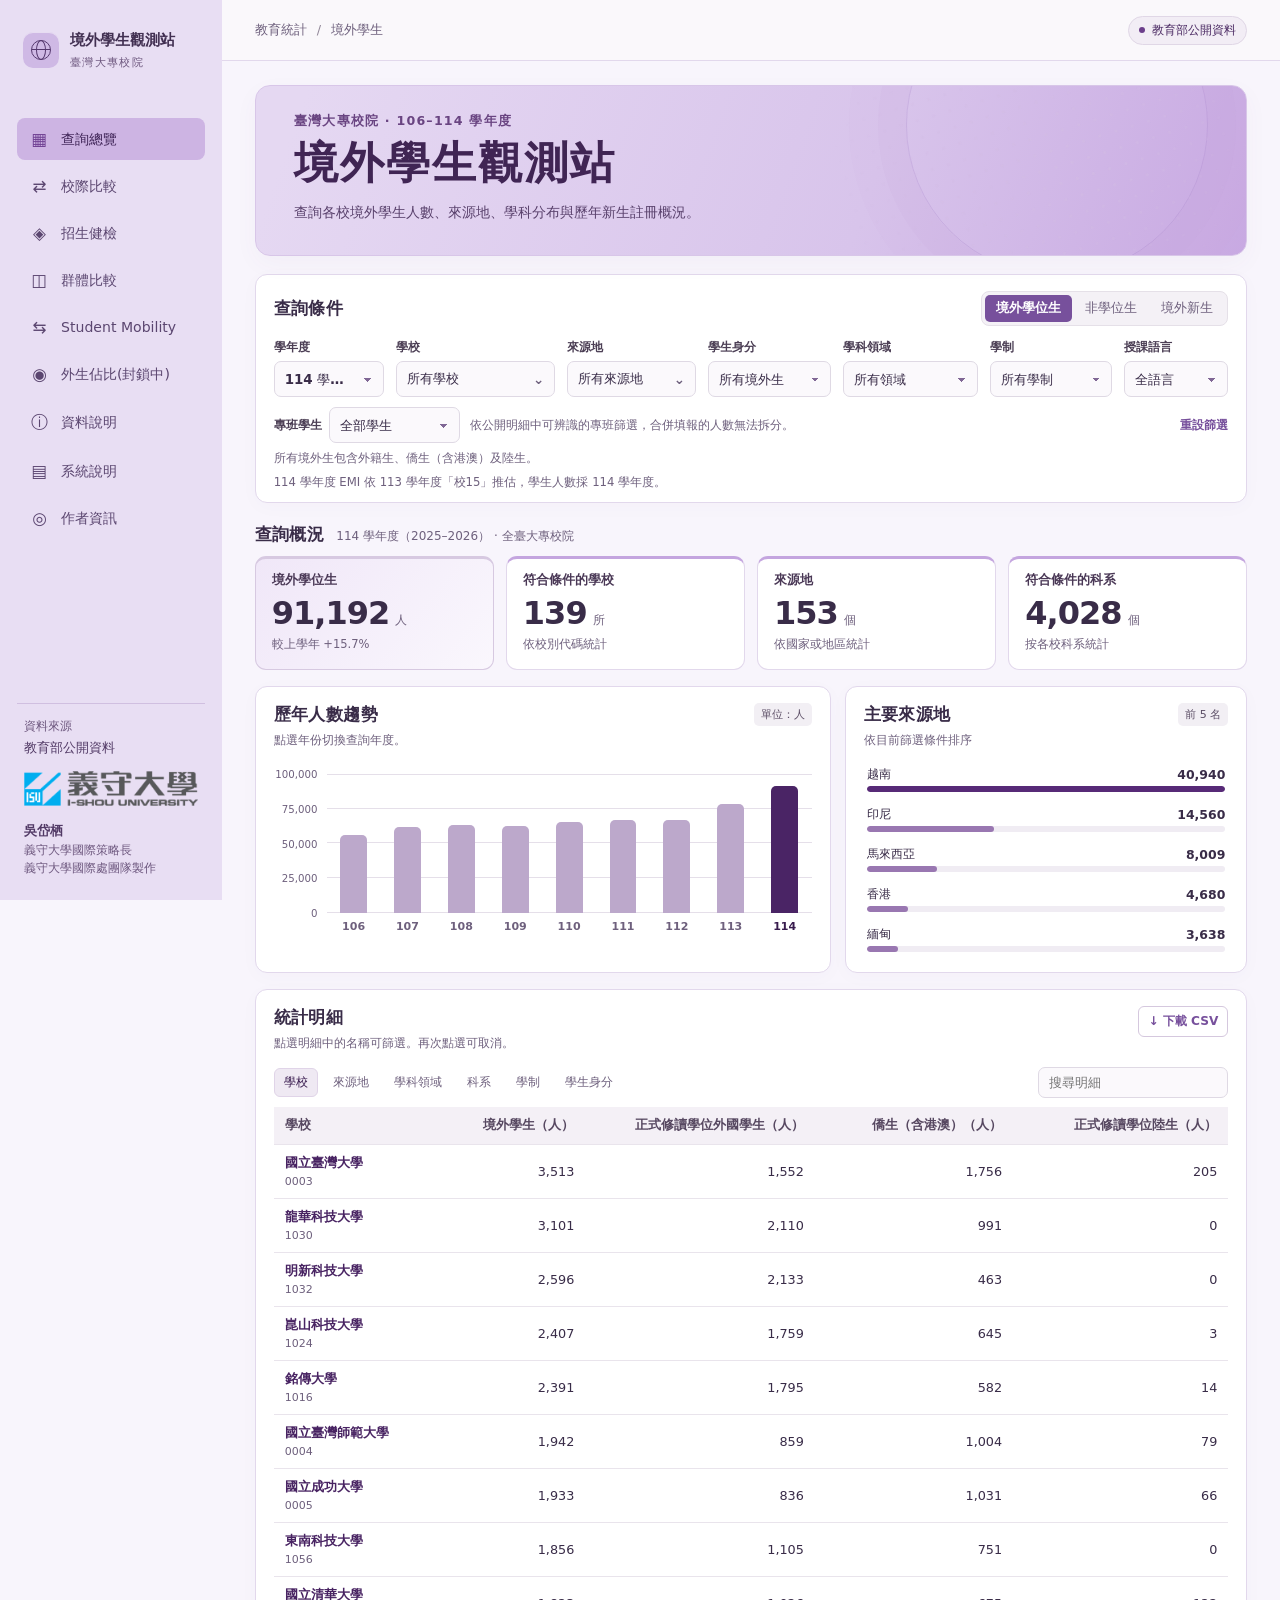
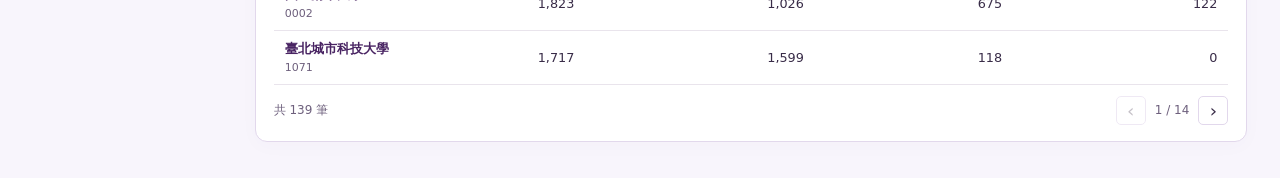
==== docs/index.html @ 50b53985 "Import Taiwan International Student Atlas for GitHub Pages" ====
<!doctype html>
<html lang="zh-Hant-TW">
<head>
  <meta charset="utf-8">
  <meta name="viewport" content="width=device-width, initial-scale=1">
  <meta name="description" content="依教育部公開資料查詢臺灣大專校院的境外學生、來源地、學科領域與新生註冊人數。">
  <meta name="theme-color" content="#21112c">
  <title>境外學生觀測站｜臺灣大專校院</title>
  <link rel="stylesheet" href="./style.css?v=4">
  <script defer src="./data/catalog.js?v=2"></script>
  <script defer src="./data/emi.js"></script>
  <script defer src="./student-site.js?v=2"></script>
  <script defer src="./app.js?v=6"></script>
</head>
<body>
  <a class="skip" href="#main">跳至主要內容</a>
  <div class="shell">
    <aside class="sidebar">
      <a class="brand" href="#main">
        <span class="brand-icon" aria-hidden="true"><i></i></span>
        <span>境外學生觀測站<small>臺灣大專校院</small></span>
      </a>
      <nav aria-label="頁面導覽">
        <a class="nav-link" href="#main" aria-current="page"><span aria-hidden="true">▦</span>查詢總覽</a>
        <a class="nav-link" href="./compare.html"><span aria-hidden="true">⇄</span>校際比較</a>
        <a class="nav-link" href="./health.html"><span aria-hidden="true">◈</span>招生健檢</a>
        <a class="nav-link" href="./groups.html"><span aria-hidden="true">◫</span>群體比較</a>
        <a class="nav-link" href="./mobility.html"><span aria-hidden="true">⇆</span>Student Mobility</a>
        <a class="nav-link" href="./share.html"><span aria-hidden="true">◉</span>外生佔比(封鎖中)</a>
        <a class="nav-link" href="./sources.html"><span aria-hidden="true">ⓘ</span>資料說明</a>
        <a class="nav-link" href="./system.html"><span aria-hidden="true">▤</span>系統說明</a>
        <a class="nav-link" href="./author.html"><span aria-hidden="true">◎</span>作者資訊</a>
      </nav>
      <div class="sidebar-bottom">
        資料來源 <span>教育部公開資料</span>
        <div class="sidebar-author">
          <img class="sidebar-university-logo" src="./assets/isu-logo.png" alt="義守大學 I-SHOU UNIVERSITY" width="864" height="171">
          <span>吳岱栖</span>
          <p>義守大學國際策略長</p>
          <p>義守大學國際處團隊製作</p>
        </div>
      </div>
    </aside>

    <main id="main" tabindex="-1">
      <header class="topbar"><span>教育統計 <span class="slash" aria-hidden="true">/</span> 境外學生</span><a href="./sources.html" class="data-badge">教育部公開資料</a></header>
      <div class="body">
        <section class="hero" aria-labelledby="page-title">
          <div class="orbits" aria-hidden="true"></div>
          <div class="hero-content">
            <p class="hero-scope" id="data-range">臺灣大專校院</p>
            <h1 id="page-title">境外學生觀測站</h1>
            <p class="hero-description">查詢各校境外學生人數、來源地、學科分布與歷年新生註冊概況。</p>
          </div>
        </section>

        <section class="panel filters" aria-labelledby="filter-title">
          <div class="filter-header">
            <h2 id="filter-title">查詢條件</h2>
            <div class="segments" role="group" aria-label="統計指標">
              <button type="button" data-mode="degree" aria-pressed="true">境外學位生</button>
              <button type="button" data-mode="nondegree" aria-pressed="false">非學位生</button>
              <button type="button" data-mode="newcomers" aria-pressed="false">境外新生</button>
            </div>
          </div>
          <div class="filter-grid" id="filters">
            <label class="select-field" for="year">學年度<select id="year"></select></label>
            <div class="picker-field"><span id="school-label">學校</span><div id="school-picker"></div></div>
            <div class="picker-field" id="country-field"><span id="country-label">來源地</span><div id="country-picker"></div></div>
            <label class="select-field" for="kind" id="kind-field">學生身分<select id="kind"></select></label>
            <label class="select-field" for="domain" id="domain-field">學科領域<select id="domain"></select></label>
            <label class="select-field" for="level" id="level-field">學制<select id="level"></select></label>
            <label class="select-field" for="language">授課語言
              <select id="language" aria-describedby="language-note">
                <option value="all">全語言</option>
                <option value="emi">EMI</option>
              </select>
            </label>
          </div>
          <div class="filter-footer">
            <div class="filter-programs">
              <label class="select-field program-field" for="programs">專班學生
                <select id="programs" aria-describedby="program-note">
                  <option value="include">全部學生</option>
                  <option value="exclude">不包含專班學生</option>
                  <option value="only">僅專班學生</option>
                </select>
              </label>
              <p id="program-note">依公開明細中可辨識的專班篩選，合併填報的人數無法拆分。</p>
            </div>
            <button class="text-button" type="button" id="reset">重設篩選</button>
          </div>
          <p id="filter-note"></p>
          <p id="language-note" role="status"></p>
        </section>

        <div class="workspace" aria-busy="true">
          <div class="section-label overview-heading">
            <h2 id="scope-heading">查詢概況</h2>
            <span id="scope-label" aria-live="polite">載入統計資料中…</span>
          </div>
          <p hidden class="error" id="error" role="alert"></p>
          <noscript>請啟用 JavaScript 以使用互動查詢。</noscript>
          <div id="metrics" class="metrics" aria-label="查詢指標"></div>

          <div class="charts">
            <section class="panel trend" aria-labelledby="trend-title">
              <div class="panel-head">
                <div><h2 id="trend-title">歷年人數趨勢</h2><p id="trend-caption" aria-live="polite">點選年份切換查詢年度</p></div>
                <span class="unit">單位：人</span>
              </div>
              <div id="trend" class="trend-body" aria-label="歷年人數趨勢"></div>
              <button type="button" id="load-trend" class="outline-button" aria-controls="trend" hidden>重試載入歷年趨勢</button>
            </section>
            <section class="panel ranking" aria-labelledby="rank-title">
              <div class="panel-head">
                <div><h2 id="rank-title">主要來源地</h2><p id="rank-caption">依目前篩選條件排序</p></div>
                <span class="unit">前 5 名</span>
              </div>
              <div id="rank"></div>
            </section>
          </div>

          <section class="panel detail" id="details" aria-labelledby="detail-title">
            <div class="panel-head">
              <div><h2 id="detail-title">統計明細</h2><p id="detail-caption">切換分組以比較人數。</p></div>
              <button type="button" id="export" class="outline-button">↓ 下載 CSV</button>
            </div>
            <div class="table-tools">
              <div id="groups" class="table-tabs" role="group" aria-label="明細分組"></div>
              <label class="table-search"><span class="visually-hidden">搜尋明細</span><input id="table-search" type="search" placeholder="搜尋明細"></label>
            </div>
            <div class="table-scroll" tabindex="0" aria-label="統計明細表">
              <table>
                <thead id="table-head"></thead>
                <tbody id="table-body"></tbody>
              </table>
            </div>
            <div class="pagination">
              <span id="result-count" aria-live="polite"></span>
              <div><button type="button" id="prev" aria-label="上一頁">‹</button><span id="page"></span><button type="button" id="next" aria-label="下一頁">›</button></div>
            </div>
          </section>
        </div>

        <dialog class="department-dialog" id="department-dialog" aria-labelledby="department-dialog-title" aria-describedby="department-dialog-context">
          <div class="department-dialog-head">
            <div>
              <h2 id="department-dialog-title"></h2>
              <p id="department-dialog-context"></p>
            </div>
            <form method="dialog">
              <button type="submit" class="dialog-close" aria-label="關閉科系明細" autofocus>×</button>
            </form>
          </div>
          <div class="department-dialog-body" role="region" aria-label="科系統計明細" tabindex="0">
            <p class="department-total"><span id="department-total-label"></span><strong id="department-total-value"></strong></p>
            <table id="department-sources" aria-label="科系來源地人數" hidden>
              <thead><tr><th scope="col">來源國家或地區</th><th scope="col" class="numeric">人數</th><th scope="col" class="numeric">占在學總人數</th></tr></thead>
              <tbody id="department-sources-body"></tbody>
            </table>
            <p id="department-sources-note" class="department-sources-note" hidden></p>
          </div>
        </dialog>
      </div>
    </main>
  </div>
</body>
</html>
---- docs/style.css ----
:root {
  color-scheme: light;
  --ink: #251630;
  --muted: #605567;
  --line: #e1dce5;
  --paper: #f4f2f6;
  --green: #46225f;
  --deep: #21112c;
  --mint: #e5d8ee;
  --white: #fff;
  font-family: "Segoe UI", "Noto Sans TC", "Microsoft JhengHei", system-ui, sans-serif;
  color: var(--ink);
  background: var(--paper);
}
* { box-sizing: border-box; }
body { margin: 0; }
a { color: inherit; }
button, input, select { font: inherit; }
button, summary, select { cursor: pointer; }
button:disabled, select:disabled { cursor: default; }
:focus-visible { outline: 2px solid #542873; outline-offset: 3px; }
[hidden] { display: none !important; }
h1, h2, p { margin: 0; }
h2 { font-size: 1.05rem; letter-spacing: .025em; }
.skip { position: fixed; top: 10px; left: 12px; z-index: 9; background: white; padding: 10px; transform: translateY(-160%); }
.skip:focus { transform: none; }
.visually-hidden { position: absolute; width: 1px; height: 1px; overflow: hidden; clip-path: inset(50%); white-space: nowrap; }

.shell { display: grid; grid-template-columns: 222px minmax(0, 1fr); min-height: 100vh; }
.sidebar { position: sticky; top: 0; display: flex; flex-direction: column; height: 100dvh; background: var(--deep); color: #f3eef6; padding: 30px 17px 22px; }
.brand { display: flex; gap: 11px; align-items: center; padding: 0 6px; text-decoration: none; font-weight: 750; font-size: .95rem; }
.brand small { display: block; margin-top: 4px; color: #b8a5c5; font-weight: 500; font-size: .71rem; letter-spacing: .12em; }
.brand-icon { width: 36px; height: 36px; border-radius: 10px; flex: none; background: #c8a9df; color: #3b214d; display: grid; place-items: center; }
.brand-icon i { width: 20px; height: 20px; border: 1.5px solid; border-radius: 50%; position: relative; }
.brand-icon i::before { content: ""; position: absolute; inset: -1px 4px; border: 1px solid; border-radius: 50%; }
.brand-icon i::after { content: ""; position: absolute; top: 8px; left: 0; right: 0; border-top: 1px solid; }
.sidebar nav { display: grid; gap: 5px; margin-top: 48px; }
.nav-link { display: flex; align-items: center; gap: 12px; border-radius: 8px; padding: 11px 13px; color: #cfc3d7; text-decoration: none; font-size: .88rem; }
.nav-link span { width: 19px; text-align: center; font-size: 1.05rem; }
.nav-link:hover, .nav-link[aria-current="page"] { background: #382446; color: #f8f5fa; }
.nav-link[aria-current="page"] span { color: #c8a9df; }
.sidebar-bottom { margin-top: auto; border-top: 1px solid #463453; padding: 15px 7px 0; font-size: .73rem; color: #b8a5c5; }
.sidebar-bottom span { display: block; font-size: .82rem; color: #ede5f2; margin-top: 5px; }
.sidebar-author { margin-top: 14px; line-height: 1.6; }
.sidebar-author span { font-weight: 700; }

.topbar { min-height: 61px; display: flex; gap: 12px; align-items: center; justify-content: space-between; border-bottom: 1px solid var(--line); padding: 10px clamp(16px, 2.55vw, 36px); color: var(--muted); font-size: .8rem; background: #faf8fb; }
.slash { margin: 0 6px; color: #928899; }
.data-badge { display: inline-flex; align-items: center; gap: 7px; border: 1px solid #e0d7e6; background: #f2edf5; color: #4c2b64; border-radius: 18px; font-size: .75rem; padding: 5px 10px; text-decoration: none; white-space: nowrap; }
.data-badge::before { content: ""; width: 6px; height: 6px; border-radius: 50%; background: #6b3e8b; }
.body { max-width: 1500px; margin: 0 auto; padding: 24px clamp(16px, 2.55vw, 36px) 36px; }
.hero { position: relative; overflow: hidden; isolation: isolate; border-radius: 15px; background: linear-gradient(110deg,#271336 5%, #331b45 62%, #412455); color: #f8f4fa; padding: 27px clamp(20px, 3vw, 40px) 30px; }
.hero-content { position: relative; z-index: 1; }
.hero-scope { color: #cfb8df; letter-spacing: .095em; font-size: .79rem; font-weight: 650; }
.hero h1 { font-size: clamp(1.9rem, 3.4vw, 3.15rem); font-weight: 780; line-height: 1.18; margin: 8px 0 12px; letter-spacing: .045em; }
.hero-description { color: #ddd2e5; font-size: .9rem; line-height: 1.65; }
.orbits { position: absolute; top: -140px; right: -30px; width: 450px; height: 410px; border-radius: 50%; opacity: .63; transform: rotate(-17deg); background: radial-gradient(circle, #d3bce4 1.2px, transparent 1.8px) center / 17px 17px; mask-image: radial-gradient(ellipse, black 4%, transparent 69%); }
.hero::after { content: ""; position: absolute; top: -112px; right: 38px; width: 300px; height: 300px; border: 1px solid #b796ce4a; border-radius: 50%; box-shadow: 0 0 0 28px #d0bddd17, 0 0 0 57px #d0bddd0c; z-index: -1; }

.panel { background: var(--white); border: 1px solid var(--line); border-radius: 12px; min-width: 0; }
.filters { padding: 16px 18px 11px; margin-top: 18px; }
.filter-header, .filter-footer, .panel-head, .section-label, .pagination { display: flex; align-items: center; justify-content: space-between; gap: 12px; }
.segments { display: inline-flex; padding: 3px; border: 1px solid #e5e0e8; border-radius: 8px; gap: 2px; background: #f4f1f6; }
.segments button { border: 0; background: none; font-size: .8rem; color: var(--muted); padding: 5px 11px; border-radius: 5px; white-space: nowrap; }
.segments button[aria-pressed="true"] { background: var(--deep); color: white; font-weight: 650; }
.filter-grid { display: grid; grid-template-columns: .9fr 1.3fr 1.05fr 1fr 1.1fr 1fr .85fr; gap: 12px; margin-top: 13px; }
.filter-grid[data-mode="newcomers"], .filter-grid[data-mode="nondegree"] { grid-template-columns: .9fr 1.3fr 1.1fr 1fr .85fr; }
.select-field, .picker-field { display: grid; gap: 5px; align-content: start; min-width: 0; font-size: .75rem; font-weight: 650; color: #4c3f55; }
select, .picker summary, .picker input, .table-search input { background: #fbf9fc; color: var(--ink); border: 1px solid #dfd9e4; width: 100%; min-width: 0; border-radius: 7px; padding: 7px 10px; font-weight: 550; font-size: .84rem; height: 36px; }
select { text-overflow: ellipsis; }
select:disabled { opacity: .55; }
.picker { position: relative; min-width: 0; }
.picker summary { display: flex; align-items: center; justify-content: space-between; gap: 8px; list-style: none; }
.picker summary span { overflow: hidden; text-overflow: ellipsis; white-space: nowrap; }
.picker summary::-webkit-details-marker { display: none; }
.picker summary::after { content: "⌄"; color: var(--muted); }
.picker-popover { position: absolute; z-index: 5; width: max(100%, 235px); top: calc(100% + 6px); border: 1px solid var(--line); border-radius: 9px; padding: 8px; background: white; box-shadow: 0 9px 25px #25163020; }
.picker-options { max-height: 240px; overflow-y: auto; margin-top: 5px; }
.picker-options button, .picker-options p { display: block; width: 100%; text-align: left; padding: 7px 8px; border: 0; background: white; color: var(--ink); border-radius: 4px; font-size: .8rem; line-height: 1.45; }
.picker-options button:hover, .picker-options button[aria-current="true"] { background: #ece4f2; }
.filter-footer { margin-top: 10px; }
.filter-programs, .program-field { display: flex; align-items: center; }
.filter-programs { flex-wrap: wrap; gap: 4px 10px; min-width: 0; }
.program-field { flex-wrap: wrap; gap: 7px; }
.program-field select { width: auto; max-width: 100%; }
.filter-footer p, #filter-note, #language-note { font-size: .73rem; color: var(--muted); line-height: 1.55; }
#filter-note, #language-note:not(:empty) { margin-top: 6px; }
.text-button { border: 0; background: transparent; color: var(--green); padding: 4px 0; font-size: .77rem; font-weight: 650; flex: none; }
.text-button:hover { text-decoration: underline; }
.section-label { margin: 20px 0 10px; }
.section-label span { color: var(--muted); font-size: .75rem; text-align: right; }
.section-label.overview-heading { align-items: baseline; flex-flow: row wrap; justify-content: flex-start; gap: 4px 12px; }
.section-label.overview-heading span { text-align: start; }
.error { background: #f9eeee; color: #813a2d; border-radius: 8px; padding: 12px; font-size: .9rem; }

.metrics { display: grid; grid-template-columns: repeat(4,minmax(0,1fr)); gap: 12px; }
.metrics > .empty { grid-column: 1 / -1; }
.metric { min-height: 114px; text-align: left; position: relative; background: white; border: 1px solid var(--line); border-radius: 11px; padding: 13px 16px; color: var(--ink); min-width: 0; }
.metric.lead { background: #efe9f3; border-color: #d7c9e1; }
.metric-label { display: block; position: relative; min-width: 0; color: #4a3856; font-size: .79rem; font-weight: 680; }
.metric-value { display: block; font-size: clamp(1.45rem, 2.5vw, 2.37rem); line-height: 1.16; margin: 6px 0 4px; font-weight: 760; letter-spacing: -.03em; font-variant-numeric: tabular-nums; }
.metric-value small { font-size: .75rem; letter-spacing: 0; margin-left: 6px; color: var(--muted); font-weight: 550; }
.metric-foot { display: block; color: var(--muted); font-size: .72rem; line-height: 1.4; }
.charts { display: grid; grid-template-columns: minmax(0,1.43fr) minmax(0,1fr); gap: 14px; margin-top: 16px; }
.trend, .ranking, .detail { padding: 16px 18px; }
.panel-head { align-items: flex-start; }
.panel-head p { color: var(--muted); font-size: .76rem; line-height: 1.55; margin-top: 5px; }
.unit { flex: none; background: #f2eff4; color: #5b4d65; font-size: .69rem; border-radius: 5px; padding: 4px 7px; }
.trend-body { margin-top: 24px; }
.trend > .outline-button { margin-top: 12px; }
.trend-chart { display: grid; grid-template-columns: 53px minmax(0, 1fr); min-height: 160px; }
.axis { position: relative; height: 139px; color: var(--muted); font-size: .64rem; font-variant-numeric: tabular-nums; }
.axis span { position: absolute; right: 9px; transform: translateY(50%); }
.plot { position: relative; display: grid; grid-auto-flow: column; grid-auto-columns: 1fr; align-items: stretch; height: 139px; background: repeating-linear-gradient(to top, #e5dfe9 0 1px, transparent 1px 25%); }
.plot::before { content: ""; position: absolute; width: 100%; top: 0; border-top: 1px solid #e5dfe9; }
.plot button { display: flex; flex-direction: column; align-items: center; justify-content: flex-end; position: relative; padding: 0; background: transparent; border: 0; color: var(--muted); min-width: 0; }
.plot .bar { width: 50%; max-width: 36px; min-height: 2px; background: #bca8cb; border-radius: 5px 5px 0 0; transition: background .14s ease; }
.plot button[aria-pressed="true"] .bar, .plot button:hover .bar, .plot button:focus-visible .bar { background: #4a2465; }
.plot .year-label { position: absolute; top: calc(100% + 7px); font-size: .69rem; font-weight: 550; }
.plot button[aria-pressed="true"] .year-label { color: #381b4d; font-weight: 750; }
.plot .bar-label { display: none; position: absolute; left: 50%; bottom: calc(var(--bar-height) + 4px); transform: translateX(-50%); z-index: 2; background: var(--deep); color: white; white-space: nowrap; font-size: .65rem; padding: 3px 5px; border-radius: 4px; }
.plot button:hover .bar-label, .plot button:focus-visible .bar-label { display: block; }
.rank-list { display: grid; gap: 6px; margin: 12px 0 0; padding: 0; list-style: none; }
.rank-list button, .rank-item { display: grid; width: 100%; grid-template-columns: minmax(0,1fr) auto; gap: 3px 12px; text-align: left; align-items: center; border: 0; background: white; padding: 4px 3px; color: var(--ink); border-radius: 5px; font-size: .78rem; }
.rank-list button:hover { background: #f2edf5; }
.rank-list strong { font-weight: 750; font-variant-numeric: tabular-nums; }
.rank-track { grid-column: 1 / -1; width: 100%; height: 6px; background: #f0ecf3; border-radius: 4px; overflow: hidden; }
.rank-track i { display: block; height: 100%; border-radius: inherit; background: #9977b1; }
.rank-list li:first-child .rank-track i { background: #572a77; }
.empty { color: var(--muted); text-align: center; padding: 24px 12px; font-size: .84rem; }

.detail { margin-top: 16px; }
.outline-button { padding: 6px 9px; border: 1px solid #d5c8de; border-radius: 6px; background: white; color: var(--green); font-weight: 650; font-size: .76rem; white-space: nowrap; }
.outline-button:hover:not(:disabled) { background: #efe9f4; }
.outline-button:disabled { opacity: .45; }
.table-tools { display: flex; align-items: center; justify-content: space-between; gap: 9px; margin: 14px 0 9px; }
.table-tabs { display: flex; flex-wrap: wrap; gap: 5px; }
.table-tabs button { padding: 5px 9px; font-size: .77rem; border: 1px solid transparent; border-radius: 6px; background: white; color: var(--muted); }
.table-tabs button:hover, .table-tabs button[aria-pressed="true"] { color: #3a1c50; background: #efe9f3; border-color: #e0d4e8; }
.table-search { width: min(26%, 190px); flex-shrink: 0; }
.table-search input { height: 31px; }
.table-scroll { overflow: auto; }
table { border-collapse: collapse; width: 100%; min-width: 375px; font-size: .8rem; }
th, td { text-align: left; padding: 10px 11px; border-bottom: 1px solid #e9e4ec; }
th { background: #f4f0f6; color: #564760; white-space: nowrap; }
tbody tr:hover { background: #f8f6fa; }
.numeric { text-align: right; font-variant-numeric: tabular-nums; white-space: nowrap; }
.detail th.identity-column { min-width: 6.5rem; max-width: 11rem; white-space: normal; overflow-wrap: anywhere; }
.row-link { border: 0; background: none; color: #482362; text-align: left; padding: 0; font-weight: 650; }
.row-link:hover { text-decoration: underline; }
.row-sub { display: block; font-size: .69rem; color: var(--muted); margin-top: 3px; }
.department-dialog { width: min(520px, calc(100% - 28px)); max-height: min(80dvh, 660px); padding: 0; border: 1px solid var(--line); border-radius: 13px; background: white; color: var(--ink); box-shadow: 0 18px 65px #21112c40; }
.department-dialog[open] { display: flex; flex-direction: column; }
.department-dialog::backdrop { background: #21112c8f; }
.department-dialog-head { display: flex; align-items: flex-start; justify-content: space-between; gap: 12px; border-bottom: 1px solid var(--line); padding: 16px 18px; }
.department-dialog-head h2 { overflow-wrap: anywhere; }
.department-dialog-head p { margin-top: 5px; color: var(--muted); font-size: .78rem; line-height: 1.55; }
.dialog-close { width: 32px; height: 32px; border-radius: 6px; border: 1px solid var(--line); background: white; color: var(--ink); font-size: 1.25rem; line-height: 1; }
.dialog-close:hover { background: var(--paper); }
.department-dialog-body { overflow: auto; min-height: 0; padding: 14px 18px 18px; }
.department-dialog-body:focus-visible { outline-offset: -3px; }
.department-total { display: flex; justify-content: space-between; align-items: baseline; gap: 8px; background: #efe9f3; padding: 9px 11px; border-radius: 7px; margin-bottom: 12px; font-size: .84rem; }
.department-total strong { font-variant-numeric: tabular-nums; white-space: nowrap; }
.department-dialog table { min-width: 0; }
.department-sources-note { color: var(--muted); font-size: .83rem; line-height: 1.65; }
.pagination { padding-top: 11px; font-size: .75rem; color: var(--muted); }
.pagination > div { display: flex; align-items: center; gap: 9px; }
.pagination button { border: 1px solid var(--line); background: white; border-radius: 5px; width: 30px; height: 29px; color: var(--ink); font-size: 1.15rem; }
.pagination button:disabled { color: #958d9a; opacity: .55; }
.sources, .author-profile { max-width: 880px; padding: 24px clamp(16px, 3vw, 36px) 28px; }
.sources h1 { font-size: clamp(1.4rem, 2.6vw, 1.85rem); line-height: 1.25; }
.sources ul { font-size: .92rem; line-height: 1.75; color: var(--muted); margin: 16px 0 18px; padding-left: 20px; }
.sources li + li { margin-top: 8px; }
.sources li strong { color: var(--ink); margin-right: .45em; }
.source-links { display: flex; flex-wrap: wrap; gap: 10px 19px; padding-top: 15px; border-top: 1px solid var(--line); font-size: .85rem; color: var(--green); font-weight: 650; }
.author-profile h1 { font-size: clamp(1.9rem, 4vw, 2.75rem); line-height: 1.2; }
.author-intro { display: grid; grid-template-columns: minmax(0, 2fr) minmax(0, 3fr); align-items: center; gap: clamp(14px, 3vw, 30px); }
.author-role { color: var(--green); font-weight: 700; margin-top: 7px; }
.author-portrait { display: block; width: 100%; height: auto; border-radius: 10px; }
.author-bio { max-width: 52em; color: var(--muted); line-height: 1.9; margin-top: 22px; }
.author-bio p + p { margin-top: 12px; }
.author-credit { margin: 18px 0; padding: 10px 13px; border-left: 3px solid #9f7eb6; background: #f2edf5; font-size: .88rem; line-height: 1.65; }
.system-hero h1 { margin: 0; font-size: clamp(1.7rem, 3.25vw, 2.65rem); line-height: 1.3; }
.system-layout { display: grid; grid-template-columns: minmax(0, 1.65fr) minmax(0, 1fr); gap: 15px; margin-top: 17px; align-items: start; }
.system-story { padding: clamp(18px, 3vw, 30px); }
.system-prose { color: #4e4157; font-size: .93rem; line-height: 1.85; }
.system-prose p + p { margin-top: 12px; }
.system-prose h2, .system-prose strong { color: var(--ink); }
.system-lead { color: var(--ink); font-size: 1.06rem; }
.system-purpose { padding: 10px 13px; border-left: 3px solid #9f7eb6; background: #f2edf5; border-radius: 0 6px 6px 0; }
.system-notes { display: grid; gap: 15px; }
.system-note { padding: 18px; }
.system-note h2 { margin-bottom: 8px; }
.system-note a { color: var(--green); font-weight: 650; text-underline-offset: 2px; }
.system-support { border-color: #e8e1cf; background: #fcfaf3; }
.system-signoff { margin-top: 15px; padding: 14px 18px; border: 1px solid #d7c9e1; border-radius: 9px; background: #efe9f3; color: #422756; line-height: 1.7; }
#details { scroll-margin: 15px; }

@media (max-width: 1140px) {
  .shell { grid-template-columns: 184px minmax(0,1fr); }
  .sidebar { padding-inline: 12px; }
  .filter-grid { grid-template-columns: repeat(3,minmax(0,1fr)); }
}
@media (max-width: 1050px) {
  .system-layout { grid-template-columns: 1fr; }
  .system-notes { grid-template-columns: repeat(2, minmax(0, 1fr)); }
}
@media (max-width: 790px) {
  .shell { display: block; }
  .sidebar { position: static; height: auto; gap: 10px; padding: 12px 16px; }
  .sidebar nav { display: flex; flex-wrap: wrap; margin: 0; }
  .nav-link { padding: 7px 8px; gap: 5px; }
  .sidebar-bottom, .topbar { display: none; }
  .body { padding-top: 15px; }
}
@media (max-width: 650px) {
  .system-notes { grid-template-columns: 1fr; }
}
@media (max-width: 570px) {
  .author-intro { grid-template-columns: 1fr; }
  .sidebar { gap: 8px; }
  .nav-link { font-size: .75rem; }
  .hero { padding-top: 21px; padding-bottom: 22px; }
  .hero-description { font-size: .81rem; }
  .orbits { right: -210px; }
  .filter-header { align-items: stretch; flex-direction: column; gap: 8px; }
  .segments { display: grid; grid-template-columns: repeat(3,minmax(0,1fr)); }
  .segments button { white-space: normal; padding: 5px 4px; }
  .filter-grid, .filter-grid[data-mode] { grid-template-columns: repeat(2,minmax(0,1fr)); }
  .picker-popover { width: max(100%, 190px); }
  #school-picker .picker-popover { left: auto; right: 0; }
  .metrics { grid-template-columns: repeat(2,minmax(0,1fr)); }
  .metric { min-height: 95px; padding: 11px; }
  .charts { grid-template-columns: 1fr; }
  .table-tools { align-items: stretch; flex-direction: column; }
  .table-search { width: 100%; }
  .trend, .ranking, .detail { padding: 13px; }
  .section-label { align-items: flex-start; flex-direction: column; gap: 4px; }
  .section-label span { text-align: left; }
}
@media (prefers-reduced-motion: reduce) {
  *, *::before, *::after { transition: none !important; scroll-behavior: auto !important; }
}

/* Lavender surfaces and contrasting purple accents. */
:root {
  --ink: #392c48;
  --muted: #6e607d;
  --line: #e2d8ec;
  --paper: #f8f5fc;
  --green: #77509c;
  --deep: #dcd0ed;
  --mint: #ede4f7;
}
.sidebar { background: #e8def3; color: #423052; }
.brand small, .sidebar-bottom { color: #6e587f; }
.brand-icon { background: #cfb9e5; color: #55386e; }
.nav-link { color: #5b4670; }
.nav-link:hover, .nav-link[aria-current="page"] { background: #cdb4e3; color: #3f2457; }
.nav-link[aria-current="page"] span { color: #704193; }
.sidebar-bottom { border-color: #d0bfe0; }
.sidebar-bottom span { color: #513965; }
.hero { background: linear-gradient(110deg, #e5d8f2 5%, #d8c4eb 62%, #c8a9e2); color: #402554; }
.hero-scope { color: #694481; }
.hero-description { color: #59416c; }
.segments button[aria-pressed="true"] { background: #77509c; }

/* Shared visual rhythm for the observatory. */
.panel { box-shadow: 0 4px 20px #56337506; }
.hero { border: 1px solid #d8c6e8; box-shadow: 0 8px 24px #68458b0a; }
.hero::after { border-color: #a782c94a; box-shadow: 0 0 0 28px #b899d317, 0 0 0 57px #b899d30c; }
.brand-icon { box-shadow: inset 0 1px 0 #ffffff80; }
.nav-link { transition: background .18s ease, color .18s ease; }
select { appearance: none; padding-right: 28px; background-image: linear-gradient(45deg, transparent 50%, #806795 50%), linear-gradient(135deg, #806795 50%, transparent 50%); background-position: calc(100% - 15px) 16px, calc(100% - 11px) 16px; background-size: 4px 4px; background-repeat: no-repeat; }
.metric { border-top: 3px solid #c4a5df; }
.metric.lead { background: linear-gradient(130deg, #f0e7f8, #faf7fd); }
.compare-table thead th { background: #f2ecf8; }
.compare-table tbody tr:hover { background: #f8f4fc; }
@media (prefers-reduced-motion: reduce) { .nav-link { transition: none; } }

.sidebar-university-logo { display: block; width: 100%; max-width: 180px; height: auto; margin: 0 0 14px; object-fit: contain; }
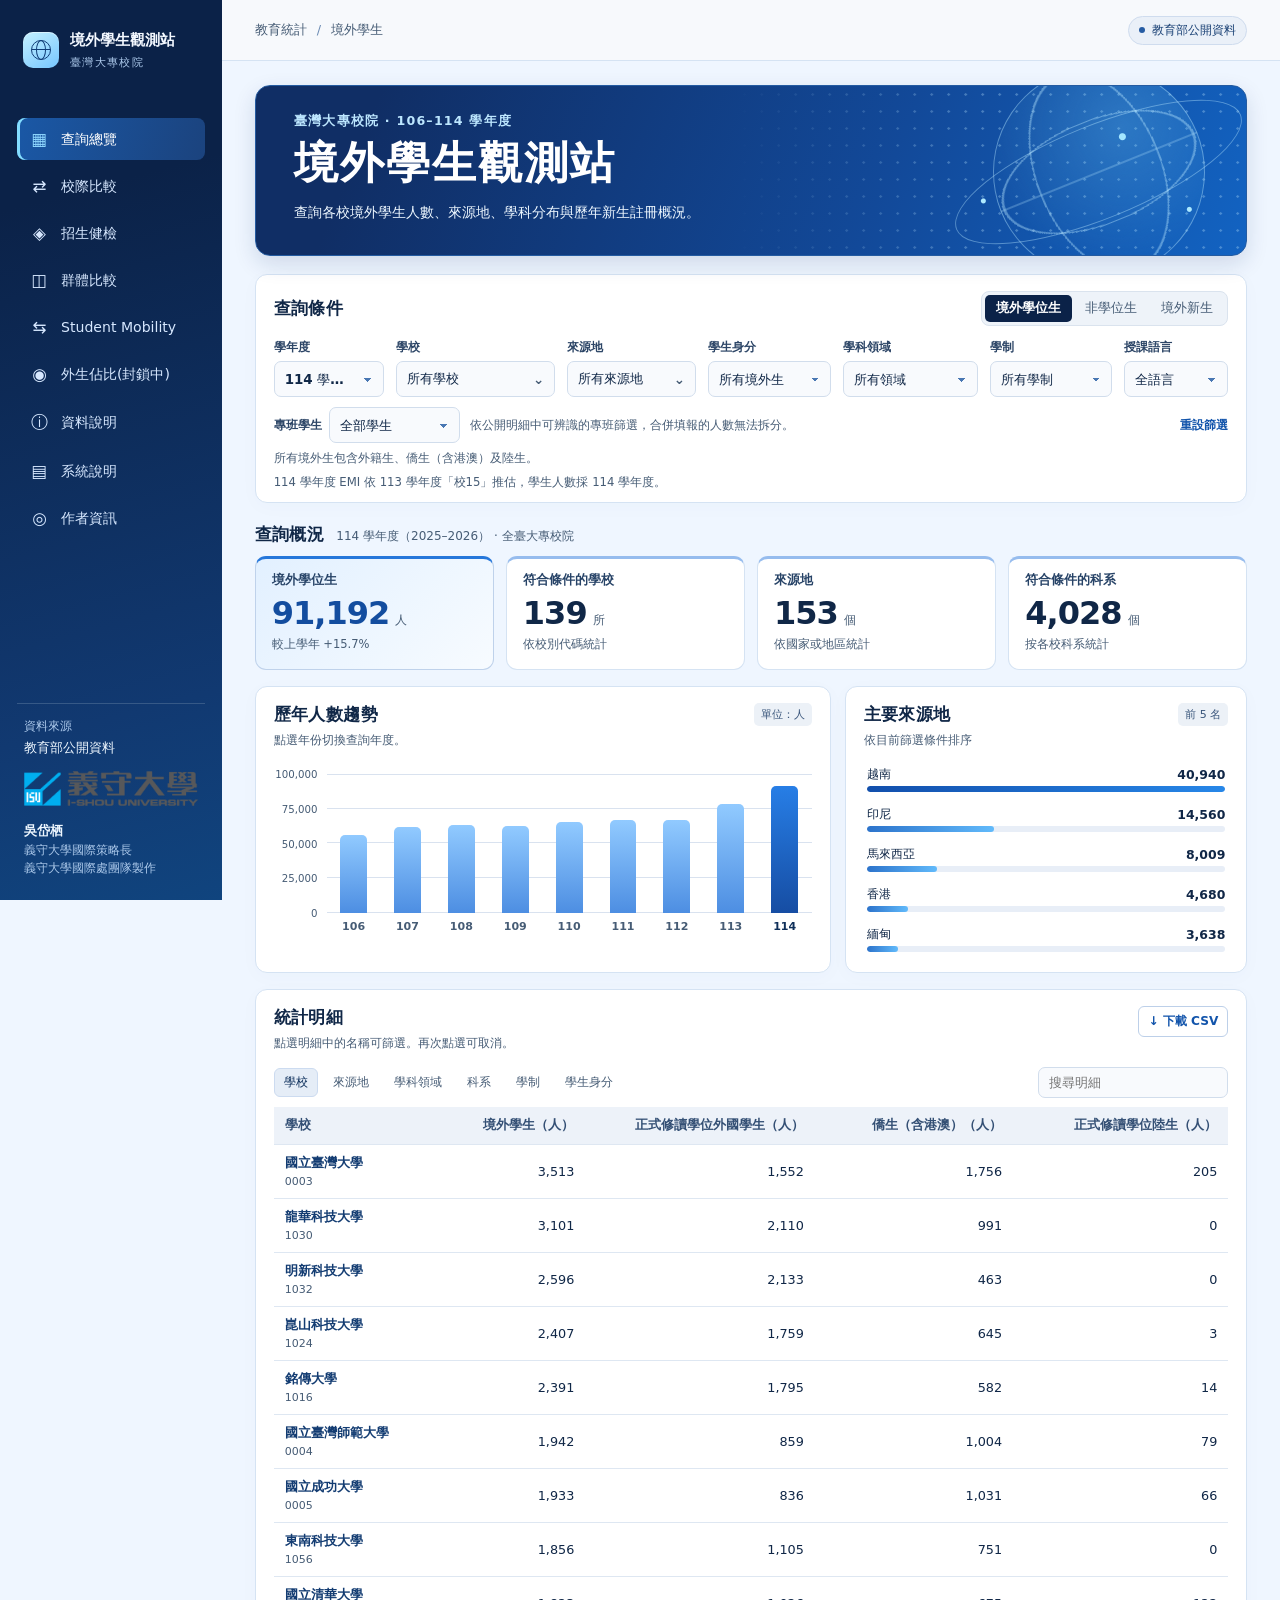
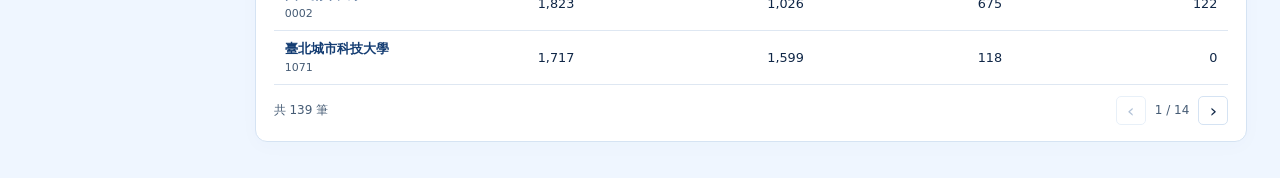
==== commit 79466a4d: "Sync blue observatory design to GitHub Pages" ====
--- a/docs/index.html
+++ b/docs/index.html
@@ -1,169 +1,169 @@
-<!doctype html>
-<html lang="zh-Hant-TW">
-<head>
-  <meta charset="utf-8">
-  <meta name="viewport" content="width=device-width, initial-scale=1">
-  <meta name="description" content="依教育部公開資料查詢臺灣大專校院的境外學生、來源地、學科領域與新生註冊人數。">
-  <meta name="theme-color" content="#21112c">
-  <title>境外學生觀測站｜臺灣大專校院</title>
-  <link rel="stylesheet" href="./style.css?v=4">
-  <script defer src="./data/catalog.js?v=2"></script>
-  <script defer src="./data/emi.js"></script>
-  <script defer src="./student-site.js?v=2"></script>
-  <script defer src="./app.js?v=6"></script>
-</head>
-<body>
-  <a class="skip" href="#main">跳至主要內容</a>
-  <div class="shell">
-    <aside class="sidebar">
-      <a class="brand" href="#main">
-        <span class="brand-icon" aria-hidden="true"><i></i></span>
-        <span>境外學生觀測站<small>臺灣大專校院</small></span>
-      </a>
-      <nav aria-label="頁面導覽">
-        <a class="nav-link" href="#main" aria-current="page"><span aria-hidden="true">▦</span>查詢總覽</a>
-        <a class="nav-link" href="./compare.html"><span aria-hidden="true">⇄</span>校際比較</a>
-        <a class="nav-link" href="./health.html"><span aria-hidden="true">◈</span>招生健檢</a>
-        <a class="nav-link" href="./groups.html"><span aria-hidden="true">◫</span>群體比較</a>
-        <a class="nav-link" href="./mobility.html"><span aria-hidden="true">⇆</span>Student Mobility</a>
-        <a class="nav-link" href="./share.html"><span aria-hidden="true">◉</span>外生佔比(封鎖中)</a>
-        <a class="nav-link" href="./sources.html"><span aria-hidden="true">ⓘ</span>資料說明</a>
-        <a class="nav-link" href="./system.html"><span aria-hidden="true">▤</span>系統說明</a>
-        <a class="nav-link" href="./author.html"><span aria-hidden="true">◎</span>作者資訊</a>
-      </nav>
-      <div class="sidebar-bottom">
-        資料來源 <span>教育部公開資料</span>
-        <div class="sidebar-author">
-          <img class="sidebar-university-logo" src="./assets/isu-logo.png" alt="義守大學 I-SHOU UNIVERSITY" width="864" height="171">
-          <span>吳岱栖</span>
-          <p>義守大學國際策略長</p>
-          <p>義守大學國際處團隊製作</p>
-        </div>
-      </div>
-    </aside>
-
-    <main id="main" tabindex="-1">
-      <header class="topbar"><span>教育統計 <span class="slash" aria-hidden="true">/</span> 境外學生</span><a href="./sources.html" class="data-badge">教育部公開資料</a></header>
-      <div class="body">
-        <section class="hero" aria-labelledby="page-title">
-          <div class="orbits" aria-hidden="true"></div>
-          <div class="hero-content">
-            <p class="hero-scope" id="data-range">臺灣大專校院</p>
-            <h1 id="page-title">境外學生觀測站</h1>
-            <p class="hero-description">查詢各校境外學生人數、來源地、學科分布與歷年新生註冊概況。</p>
-          </div>
-        </section>
-
-        <section class="panel filters" aria-labelledby="filter-title">
-          <div class="filter-header">
-            <h2 id="filter-title">查詢條件</h2>
-            <div class="segments" role="group" aria-label="統計指標">
-              <button type="button" data-mode="degree" aria-pressed="true">境外學位生</button>
-              <button type="button" data-mode="nondegree" aria-pressed="false">非學位生</button>
-              <button type="button" data-mode="newcomers" aria-pressed="false">境外新生</button>
-            </div>
-          </div>
-          <div class="filter-grid" id="filters">
-            <label class="select-field" for="year">學年度<select id="year"></select></label>
-            <div class="picker-field"><span id="school-label">學校</span><div id="school-picker"></div></div>
-            <div class="picker-field" id="country-field"><span id="country-label">來源地</span><div id="country-picker"></div></div>
-            <label class="select-field" for="kind" id="kind-field">學生身分<select id="kind"></select></label>
-            <label class="select-field" for="domain" id="domain-field">學科領域<select id="domain"></select></label>
-            <label class="select-field" for="level" id="level-field">學制<select id="level"></select></label>
-            <label class="select-field" for="language">授課語言
-              <select id="language" aria-describedby="language-note">
-                <option value="all">全語言</option>
-                <option value="emi">EMI</option>
-              </select>
-            </label>
-          </div>
-          <div class="filter-footer">
-            <div class="filter-programs">
-              <label class="select-field program-field" for="programs">專班學生
-                <select id="programs" aria-describedby="program-note">
-                  <option value="include">全部學生</option>
-                  <option value="exclude">不包含專班學生</option>
-                  <option value="only">僅專班學生</option>
-                </select>
-              </label>
-              <p id="program-note">依公開明細中可辨識的專班篩選，合併填報的人數無法拆分。</p>
-            </div>
-            <button class="text-button" type="button" id="reset">重設篩選</button>
-          </div>
-          <p id="filter-note"></p>
-          <p id="language-note" role="status"></p>
-        </section>
-
-        <div class="workspace" aria-busy="true">
-          <div class="section-label overview-heading">
-            <h2 id="scope-heading">查詢概況</h2>
-            <span id="scope-label" aria-live="polite">載入統計資料中…</span>
-          </div>
-          <p hidden class="error" id="error" role="alert"></p>
-          <noscript>請啟用 JavaScript 以使用互動查詢。</noscript>
-          <div id="metrics" class="metrics" aria-label="查詢指標"></div>
-
-          <div class="charts">
-            <section class="panel trend" aria-labelledby="trend-title">
-              <div class="panel-head">
-                <div><h2 id="trend-title">歷年人數趨勢</h2><p id="trend-caption" aria-live="polite">點選年份切換查詢年度</p></div>
-                <span class="unit">單位：人</span>
-              </div>
-              <div id="trend" class="trend-body" aria-label="歷年人數趨勢"></div>
-              <button type="button" id="load-trend" class="outline-button" aria-controls="trend" hidden>重試載入歷年趨勢</button>
-            </section>
-            <section class="panel ranking" aria-labelledby="rank-title">
-              <div class="panel-head">
-                <div><h2 id="rank-title">主要來源地</h2><p id="rank-caption">依目前篩選條件排序</p></div>
-                <span class="unit">前 5 名</span>
-              </div>
-              <div id="rank"></div>
-            </section>
-          </div>
-
-          <section class="panel detail" id="details" aria-labelledby="detail-title">
-            <div class="panel-head">
-              <div><h2 id="detail-title">統計明細</h2><p id="detail-caption">切換分組以比較人數。</p></div>
-              <button type="button" id="export" class="outline-button">↓ 下載 CSV</button>
-            </div>
-            <div class="table-tools">
-              <div id="groups" class="table-tabs" role="group" aria-label="明細分組"></div>
-              <label class="table-search"><span class="visually-hidden">搜尋明細</span><input id="table-search" type="search" placeholder="搜尋明細"></label>
-            </div>
-            <div class="table-scroll" tabindex="0" aria-label="統計明細表">
-              <table>
-                <thead id="table-head"></thead>
-                <tbody id="table-body"></tbody>
-              </table>
-            </div>
-            <div class="pagination">
-              <span id="result-count" aria-live="polite"></span>
-              <div><button type="button" id="prev" aria-label="上一頁">‹</button><span id="page"></span><button type="button" id="next" aria-label="下一頁">›</button></div>
-            </div>
-          </section>
-        </div>
-
-        <dialog class="department-dialog" id="department-dialog" aria-labelledby="department-dialog-title" aria-describedby="department-dialog-context">
-          <div class="department-dialog-head">
-            <div>
-              <h2 id="department-dialog-title"></h2>
-              <p id="department-dialog-context"></p>
-            </div>
-            <form method="dialog">
-              <button type="submit" class="dialog-close" aria-label="關閉科系明細" autofocus>×</button>
-            </form>
-          </div>
-          <div class="department-dialog-body" role="region" aria-label="科系統計明細" tabindex="0">
-            <p class="department-total"><span id="department-total-label"></span><strong id="department-total-value"></strong></p>
-            <table id="department-sources" aria-label="科系來源地人數" hidden>
-              <thead><tr><th scope="col">來源國家或地區</th><th scope="col" class="numeric">人數</th><th scope="col" class="numeric">占在學總人數</th></tr></thead>
-              <tbody id="department-sources-body"></tbody>
-            </table>
-            <p id="department-sources-note" class="department-sources-note" hidden></p>
-          </div>
-        </dialog>
-      </div>
-    </main>
-  </div>
-</body>
-</html>
+<!doctype html>
+<html lang="zh-Hant-TW">
+<head>
+  <meta charset="utf-8">
+  <meta name="viewport" content="width=device-width, initial-scale=1">
+  <meta name="description" content="依教育部公開資料查詢臺灣大專校院的境外學生、來源地、學科領域與新生註冊人數。">
+  <meta name="theme-color" content="#0b2248">
+  <title>境外學生觀測站｜臺灣大專校院</title>
+  <link rel="stylesheet" href="./style.css?v=5">
+  <script defer src="./data/catalog.js?v=2"></script>
+  <script defer src="./data/emi.js"></script>
+  <script defer src="./student-site.js?v=2"></script>
+  <script defer src="./app.js?v=6"></script>
+</head>
+<body>
+  <a class="skip" href="#main">跳至主要內容</a>
+  <div class="shell">
+    <aside class="sidebar">
+      <a class="brand" href="#main">
+        <span class="brand-icon" aria-hidden="true"><i></i></span>
+        <span>境外學生觀測站<small>臺灣大專校院</small></span>
+      </a>
+      <nav aria-label="頁面導覽">
+        <a class="nav-link" href="#main" aria-current="page"><span aria-hidden="true">▦</span>查詢總覽</a>
+        <a class="nav-link" href="./compare.html"><span aria-hidden="true">⇄</span>校際比較</a>
+        <a class="nav-link" href="./health.html"><span aria-hidden="true">◈</span>招生健檢</a>
+        <a class="nav-link" href="./groups.html"><span aria-hidden="true">◫</span>群體比較</a>
+        <a class="nav-link" href="./mobility.html"><span aria-hidden="true">⇆</span>Student Mobility</a>
+        <a class="nav-link" href="./share.html"><span aria-hidden="true">◉</span>外生佔比(封鎖中)</a>
+        <a class="nav-link" href="./sources.html"><span aria-hidden="true">ⓘ</span>資料說明</a>
+        <a class="nav-link" href="./system.html"><span aria-hidden="true">▤</span>系統說明</a>
+        <a class="nav-link" href="./author.html"><span aria-hidden="true">◎</span>作者資訊</a>
+      </nav>
+      <div class="sidebar-bottom">
+        資料來源 <span>教育部公開資料</span>
+        <div class="sidebar-author">
+          <img class="sidebar-university-logo" src="./assets/isu-logo.png" alt="義守大學 I-SHOU UNIVERSITY" width="864" height="171">
+          <span>吳岱栖</span>
+          <p>義守大學國際策略長</p>
+          <p>義守大學國際處團隊製作</p>
+        </div>
+      </div>
+    </aside>
+
+    <main id="main" tabindex="-1">
+      <header class="topbar"><span>教育統計 <span class="slash" aria-hidden="true">/</span> 境外學生</span><a href="./sources.html" class="data-badge">教育部公開資料</a></header>
+      <div class="body">
+        <section class="hero" aria-labelledby="page-title">
+          <div class="orbits" aria-hidden="true"></div>
+          <div class="hero-content">
+            <p class="hero-scope" id="data-range">臺灣大專校院</p>
+            <h1 id="page-title">境外學生觀測站</h1>
+            <p class="hero-description">查詢各校境外學生人數、來源地、學科分布與歷年新生註冊概況。</p>
+          </div>
+        </section>
+
+        <section class="panel filters" aria-labelledby="filter-title">
+          <div class="filter-header">
+            <h2 id="filter-title">查詢條件</h2>
+            <div class="segments" role="group" aria-label="統計指標">
+              <button type="button" data-mode="degree" aria-pressed="true">境外學位生</button>
+              <button type="button" data-mode="nondegree" aria-pressed="false">非學位生</button>
+              <button type="button" data-mode="newcomers" aria-pressed="false">境外新生</button>
+            </div>
+          </div>
+          <div class="filter-grid" id="filters">
+            <label class="select-field" for="year">學年度<select id="year"></select></label>
+            <div class="picker-field"><span id="school-label">學校</span><div id="school-picker"></div></div>
+            <div class="picker-field" id="country-field"><span id="country-label">來源地</span><div id="country-picker"></div></div>
+            <label class="select-field" for="kind" id="kind-field">學生身分<select id="kind"></select></label>
+            <label class="select-field" for="domain" id="domain-field">學科領域<select id="domain"></select></label>
+            <label class="select-field" for="level" id="level-field">學制<select id="level"></select></label>
+            <label class="select-field" for="language">授課語言
+              <select id="language" aria-describedby="language-note">
+                <option value="all">全語言</option>
+                <option value="emi">EMI</option>
+              </select>
+            </label>
+          </div>
+          <div class="filter-footer">
+            <div class="filter-programs">
+              <label class="select-field program-field" for="programs">專班學生
+                <select id="programs" aria-describedby="program-note">
+                  <option value="include">全部學生</option>
+                  <option value="exclude">不包含專班學生</option>
+                  <option value="only">僅專班學生</option>
+                </select>
+              </label>
+              <p id="program-note">依公開明細中可辨識的專班篩選，合併填報的人數無法拆分。</p>
+            </div>
+            <button class="text-button" type="button" id="reset">重設篩選</button>
+          </div>
+          <p id="filter-note"></p>
+          <p id="language-note" role="status"></p>
+        </section>
+
+        <div class="workspace" aria-busy="true">
+          <div class="section-label overview-heading">
+            <h2 id="scope-heading">查詢概況</h2>
+            <span id="scope-label" aria-live="polite">載入統計資料中…</span>
+          </div>
+          <p hidden class="error" id="error" role="alert"></p>
+          <noscript>請啟用 JavaScript 以使用互動查詢。</noscript>
+          <div id="metrics" class="metrics" aria-label="查詢指標"></div>
+
+          <div class="charts">
+            <section class="panel trend" aria-labelledby="trend-title">
+              <div class="panel-head">
+                <div><h2 id="trend-title">歷年人數趨勢</h2><p id="trend-caption" aria-live="polite">點選年份切換查詢年度</p></div>
+                <span class="unit">單位：人</span>
+              </div>
+              <div id="trend" class="trend-body" aria-label="歷年人數趨勢"></div>
+              <button type="button" id="load-trend" class="outline-button" aria-controls="trend" hidden>重試載入歷年趨勢</button>
+            </section>
+            <section class="panel ranking" aria-labelledby="rank-title">
+              <div class="panel-head">
+                <div><h2 id="rank-title">主要來源地</h2><p id="rank-caption">依目前篩選條件排序</p></div>
+                <span class="unit">前 5 名</span>
+              </div>
+              <div id="rank"></div>
+            </section>
+          </div>
+
+          <section class="panel detail" id="details" aria-labelledby="detail-title">
+            <div class="panel-head">
+              <div><h2 id="detail-title">統計明細</h2><p id="detail-caption">切換分組以比較人數。</p></div>
+              <button type="button" id="export" class="outline-button">↓ 下載 CSV</button>
+            </div>
+            <div class="table-tools">
+              <div id="groups" class="table-tabs" role="group" aria-label="明細分組"></div>
+              <label class="table-search"><span class="visually-hidden">搜尋明細</span><input id="table-search" type="search" placeholder="搜尋明細"></label>
+            </div>
+            <div class="table-scroll" tabindex="0" aria-label="統計明細表">
+              <table>
+                <thead id="table-head"></thead>
+                <tbody id="table-body"></tbody>
+              </table>
+            </div>
+            <div class="pagination">
+              <span id="result-count" aria-live="polite"></span>
+              <div><button type="button" id="prev" aria-label="上一頁">‹</button><span id="page"></span><button type="button" id="next" aria-label="下一頁">›</button></div>
+            </div>
+          </section>
+        </div>
+
+        <dialog class="department-dialog" id="department-dialog" aria-labelledby="department-dialog-title" aria-describedby="department-dialog-context">
+          <div class="department-dialog-head">
+            <div>
+              <h2 id="department-dialog-title"></h2>
+              <p id="department-dialog-context"></p>
+            </div>
+            <form method="dialog">
+              <button type="submit" class="dialog-close" aria-label="關閉科系明細" autofocus>×</button>
+            </form>
+          </div>
+          <div class="department-dialog-body" role="region" aria-label="科系統計明細" tabindex="0">
+            <p class="department-total"><span id="department-total-label"></span><strong id="department-total-value"></strong></p>
+            <table id="department-sources" aria-label="科系來源地人數" hidden>
+              <thead><tr><th scope="col">來源國家或地區</th><th scope="col" class="numeric">人數</th><th scope="col" class="numeric">占在學總人數</th></tr></thead>
+              <tbody id="department-sources-body"></tbody>
+            </table>
+            <p id="department-sources-note" class="department-sources-note" hidden></p>
+          </div>
+        </dialog>
+      </div>
+    </main>
+  </div>
+</body>
+</html>
--- a/docs/style.css
+++ b/docs/style.css
@@ -1,281 +1,332 @@
-:root {
-  color-scheme: light;
-  --ink: #251630;
-  --muted: #605567;
-  --line: #e1dce5;
-  --paper: #f4f2f6;
-  --green: #46225f;
-  --deep: #21112c;
-  --mint: #e5d8ee;
-  --white: #fff;
-  font-family: "Segoe UI", "Noto Sans TC", "Microsoft JhengHei", system-ui, sans-serif;
-  color: var(--ink);
-  background: var(--paper);
-}
-* { box-sizing: border-box; }
-body { margin: 0; }
-a { color: inherit; }
-button, input, select { font: inherit; }
-button, summary, select { cursor: pointer; }
-button:disabled, select:disabled { cursor: default; }
-:focus-visible { outline: 2px solid #542873; outline-offset: 3px; }
-[hidden] { display: none !important; }
-h1, h2, p { margin: 0; }
-h2 { font-size: 1.05rem; letter-spacing: .025em; }
-.skip { position: fixed; top: 10px; left: 12px; z-index: 9; background: white; padding: 10px; transform: translateY(-160%); }
-.skip:focus { transform: none; }
-.visually-hidden { position: absolute; width: 1px; height: 1px; overflow: hidden; clip-path: inset(50%); white-space: nowrap; }
-
-.shell { display: grid; grid-template-columns: 222px minmax(0, 1fr); min-height: 100vh; }
-.sidebar { position: sticky; top: 0; display: flex; flex-direction: column; height: 100dvh; background: var(--deep); color: #f3eef6; padding: 30px 17px 22px; }
-.brand { display: flex; gap: 11px; align-items: center; padding: 0 6px; text-decoration: none; font-weight: 750; font-size: .95rem; }
-.brand small { display: block; margin-top: 4px; color: #b8a5c5; font-weight: 500; font-size: .71rem; letter-spacing: .12em; }
-.brand-icon { width: 36px; height: 36px; border-radius: 10px; flex: none; background: #c8a9df; color: #3b214d; display: grid; place-items: center; }
-.brand-icon i { width: 20px; height: 20px; border: 1.5px solid; border-radius: 50%; position: relative; }
-.brand-icon i::before { content: ""; position: absolute; inset: -1px 4px; border: 1px solid; border-radius: 50%; }
-.brand-icon i::after { content: ""; position: absolute; top: 8px; left: 0; right: 0; border-top: 1px solid; }
-.sidebar nav { display: grid; gap: 5px; margin-top: 48px; }
-.nav-link { display: flex; align-items: center; gap: 12px; border-radius: 8px; padding: 11px 13px; color: #cfc3d7; text-decoration: none; font-size: .88rem; }
-.nav-link span { width: 19px; text-align: center; font-size: 1.05rem; }
-.nav-link:hover, .nav-link[aria-current="page"] { background: #382446; color: #f8f5fa; }
-.nav-link[aria-current="page"] span { color: #c8a9df; }
-.sidebar-bottom { margin-top: auto; border-top: 1px solid #463453; padding: 15px 7px 0; font-size: .73rem; color: #b8a5c5; }
-.sidebar-bottom span { display: block; font-size: .82rem; color: #ede5f2; margin-top: 5px; }
-.sidebar-author { margin-top: 14px; line-height: 1.6; }
-.sidebar-author span { font-weight: 700; }
-
-.topbar { min-height: 61px; display: flex; gap: 12px; align-items: center; justify-content: space-between; border-bottom: 1px solid var(--line); padding: 10px clamp(16px, 2.55vw, 36px); color: var(--muted); font-size: .8rem; background: #faf8fb; }
-.slash { margin: 0 6px; color: #928899; }
-.data-badge { display: inline-flex; align-items: center; gap: 7px; border: 1px solid #e0d7e6; background: #f2edf5; color: #4c2b64; border-radius: 18px; font-size: .75rem; padding: 5px 10px; text-decoration: none; white-space: nowrap; }
-.data-badge::before { content: ""; width: 6px; height: 6px; border-radius: 50%; background: #6b3e8b; }
-.body { max-width: 1500px; margin: 0 auto; padding: 24px clamp(16px, 2.55vw, 36px) 36px; }
-.hero { position: relative; overflow: hidden; isolation: isolate; border-radius: 15px; background: linear-gradient(110deg,#271336 5%, #331b45 62%, #412455); color: #f8f4fa; padding: 27px clamp(20px, 3vw, 40px) 30px; }
-.hero-content { position: relative; z-index: 1; }
-.hero-scope { color: #cfb8df; letter-spacing: .095em; font-size: .79rem; font-weight: 650; }
-.hero h1 { font-size: clamp(1.9rem, 3.4vw, 3.15rem); font-weight: 780; line-height: 1.18; margin: 8px 0 12px; letter-spacing: .045em; }
-.hero-description { color: #ddd2e5; font-size: .9rem; line-height: 1.65; }
-.orbits { position: absolute; top: -140px; right: -30px; width: 450px; height: 410px; border-radius: 50%; opacity: .63; transform: rotate(-17deg); background: radial-gradient(circle, #d3bce4 1.2px, transparent 1.8px) center / 17px 17px; mask-image: radial-gradient(ellipse, black 4%, transparent 69%); }
-.hero::after { content: ""; position: absolute; top: -112px; right: 38px; width: 300px; height: 300px; border: 1px solid #b796ce4a; border-radius: 50%; box-shadow: 0 0 0 28px #d0bddd17, 0 0 0 57px #d0bddd0c; z-index: -1; }
-
-.panel { background: var(--white); border: 1px solid var(--line); border-radius: 12px; min-width: 0; }
-.filters { padding: 16px 18px 11px; margin-top: 18px; }
-.filter-header, .filter-footer, .panel-head, .section-label, .pagination { display: flex; align-items: center; justify-content: space-between; gap: 12px; }
-.segments { display: inline-flex; padding: 3px; border: 1px solid #e5e0e8; border-radius: 8px; gap: 2px; background: #f4f1f6; }
-.segments button { border: 0; background: none; font-size: .8rem; color: var(--muted); padding: 5px 11px; border-radius: 5px; white-space: nowrap; }
-.segments button[aria-pressed="true"] { background: var(--deep); color: white; font-weight: 650; }
-.filter-grid { display: grid; grid-template-columns: .9fr 1.3fr 1.05fr 1fr 1.1fr 1fr .85fr; gap: 12px; margin-top: 13px; }
-.filter-grid[data-mode="newcomers"], .filter-grid[data-mode="nondegree"] { grid-template-columns: .9fr 1.3fr 1.1fr 1fr .85fr; }
-.select-field, .picker-field { display: grid; gap: 5px; align-content: start; min-width: 0; font-size: .75rem; font-weight: 650; color: #4c3f55; }
-select, .picker summary, .picker input, .table-search input { background: #fbf9fc; color: var(--ink); border: 1px solid #dfd9e4; width: 100%; min-width: 0; border-radius: 7px; padding: 7px 10px; font-weight: 550; font-size: .84rem; height: 36px; }
-select { text-overflow: ellipsis; }
-select:disabled { opacity: .55; }
-.picker { position: relative; min-width: 0; }
-.picker summary { display: flex; align-items: center; justify-content: space-between; gap: 8px; list-style: none; }
-.picker summary span { overflow: hidden; text-overflow: ellipsis; white-space: nowrap; }
-.picker summary::-webkit-details-marker { display: none; }
-.picker summary::after { content: "⌄"; color: var(--muted); }
-.picker-popover { position: absolute; z-index: 5; width: max(100%, 235px); top: calc(100% + 6px); border: 1px solid var(--line); border-radius: 9px; padding: 8px; background: white; box-shadow: 0 9px 25px #25163020; }
-.picker-options { max-height: 240px; overflow-y: auto; margin-top: 5px; }
-.picker-options button, .picker-options p { display: block; width: 100%; text-align: left; padding: 7px 8px; border: 0; background: white; color: var(--ink); border-radius: 4px; font-size: .8rem; line-height: 1.45; }
-.picker-options button:hover, .picker-options button[aria-current="true"] { background: #ece4f2; }
-.filter-footer { margin-top: 10px; }
-.filter-programs, .program-field { display: flex; align-items: center; }
-.filter-programs { flex-wrap: wrap; gap: 4px 10px; min-width: 0; }
-.program-field { flex-wrap: wrap; gap: 7px; }
-.program-field select { width: auto; max-width: 100%; }
-.filter-footer p, #filter-note, #language-note { font-size: .73rem; color: var(--muted); line-height: 1.55; }
-#filter-note, #language-note:not(:empty) { margin-top: 6px; }
-.text-button { border: 0; background: transparent; color: var(--green); padding: 4px 0; font-size: .77rem; font-weight: 650; flex: none; }
-.text-button:hover { text-decoration: underline; }
-.section-label { margin: 20px 0 10px; }
-.section-label span { color: var(--muted); font-size: .75rem; text-align: right; }
-.section-label.overview-heading { align-items: baseline; flex-flow: row wrap; justify-content: flex-start; gap: 4px 12px; }
-.section-label.overview-heading span { text-align: start; }
-.error { background: #f9eeee; color: #813a2d; border-radius: 8px; padding: 12px; font-size: .9rem; }
-
-.metrics { display: grid; grid-template-columns: repeat(4,minmax(0,1fr)); gap: 12px; }
-.metrics > .empty { grid-column: 1 / -1; }
-.metric { min-height: 114px; text-align: left; position: relative; background: white; border: 1px solid var(--line); border-radius: 11px; padding: 13px 16px; color: var(--ink); min-width: 0; }
-.metric.lead { background: #efe9f3; border-color: #d7c9e1; }
-.metric-label { display: block; position: relative; min-width: 0; color: #4a3856; font-size: .79rem; font-weight: 680; }
-.metric-value { display: block; font-size: clamp(1.45rem, 2.5vw, 2.37rem); line-height: 1.16; margin: 6px 0 4px; font-weight: 760; letter-spacing: -.03em; font-variant-numeric: tabular-nums; }
-.metric-value small { font-size: .75rem; letter-spacing: 0; margin-left: 6px; color: var(--muted); font-weight: 550; }
-.metric-foot { display: block; color: var(--muted); font-size: .72rem; line-height: 1.4; }
-.charts { display: grid; grid-template-columns: minmax(0,1.43fr) minmax(0,1fr); gap: 14px; margin-top: 16px; }
-.trend, .ranking, .detail { padding: 16px 18px; }
-.panel-head { align-items: flex-start; }
-.panel-head p { color: var(--muted); font-size: .76rem; line-height: 1.55; margin-top: 5px; }
-.unit { flex: none; background: #f2eff4; color: #5b4d65; font-size: .69rem; border-radius: 5px; padding: 4px 7px; }
-.trend-body { margin-top: 24px; }
-.trend > .outline-button { margin-top: 12px; }
-.trend-chart { display: grid; grid-template-columns: 53px minmax(0, 1fr); min-height: 160px; }
-.axis { position: relative; height: 139px; color: var(--muted); font-size: .64rem; font-variant-numeric: tabular-nums; }
-.axis span { position: absolute; right: 9px; transform: translateY(50%); }
-.plot { position: relative; display: grid; grid-auto-flow: column; grid-auto-columns: 1fr; align-items: stretch; height: 139px; background: repeating-linear-gradient(to top, #e5dfe9 0 1px, transparent 1px 25%); }
-.plot::before { content: ""; position: absolute; width: 100%; top: 0; border-top: 1px solid #e5dfe9; }
-.plot button { display: flex; flex-direction: column; align-items: center; justify-content: flex-end; position: relative; padding: 0; background: transparent; border: 0; color: var(--muted); min-width: 0; }
-.plot .bar { width: 50%; max-width: 36px; min-height: 2px; background: #bca8cb; border-radius: 5px 5px 0 0; transition: background .14s ease; }
-.plot button[aria-pressed="true"] .bar, .plot button:hover .bar, .plot button:focus-visible .bar { background: #4a2465; }
-.plot .year-label { position: absolute; top: calc(100% + 7px); font-size: .69rem; font-weight: 550; }
-.plot button[aria-pressed="true"] .year-label { color: #381b4d; font-weight: 750; }
-.plot .bar-label { display: none; position: absolute; left: 50%; bottom: calc(var(--bar-height) + 4px); transform: translateX(-50%); z-index: 2; background: var(--deep); color: white; white-space: nowrap; font-size: .65rem; padding: 3px 5px; border-radius: 4px; }
-.plot button:hover .bar-label, .plot button:focus-visible .bar-label { display: block; }
-.rank-list { display: grid; gap: 6px; margin: 12px 0 0; padding: 0; list-style: none; }
-.rank-list button, .rank-item { display: grid; width: 100%; grid-template-columns: minmax(0,1fr) auto; gap: 3px 12px; text-align: left; align-items: center; border: 0; background: white; padding: 4px 3px; color: var(--ink); border-radius: 5px; font-size: .78rem; }
-.rank-list button:hover { background: #f2edf5; }
-.rank-list strong { font-weight: 750; font-variant-numeric: tabular-nums; }
-.rank-track { grid-column: 1 / -1; width: 100%; height: 6px; background: #f0ecf3; border-radius: 4px; overflow: hidden; }
-.rank-track i { display: block; height: 100%; border-radius: inherit; background: #9977b1; }
-.rank-list li:first-child .rank-track i { background: #572a77; }
-.empty { color: var(--muted); text-align: center; padding: 24px 12px; font-size: .84rem; }
-
-.detail { margin-top: 16px; }
-.outline-button { padding: 6px 9px; border: 1px solid #d5c8de; border-radius: 6px; background: white; color: var(--green); font-weight: 650; font-size: .76rem; white-space: nowrap; }
-.outline-button:hover:not(:disabled) { background: #efe9f4; }
-.outline-button:disabled { opacity: .45; }
-.table-tools { display: flex; align-items: center; justify-content: space-between; gap: 9px; margin: 14px 0 9px; }
-.table-tabs { display: flex; flex-wrap: wrap; gap: 5px; }
-.table-tabs button { padding: 5px 9px; font-size: .77rem; border: 1px solid transparent; border-radius: 6px; background: white; color: var(--muted); }
-.table-tabs button:hover, .table-tabs button[aria-pressed="true"] { color: #3a1c50; background: #efe9f3; border-color: #e0d4e8; }
-.table-search { width: min(26%, 190px); flex-shrink: 0; }
-.table-search input { height: 31px; }
-.table-scroll { overflow: auto; }
-table { border-collapse: collapse; width: 100%; min-width: 375px; font-size: .8rem; }
-th, td { text-align: left; padding: 10px 11px; border-bottom: 1px solid #e9e4ec; }
-th { background: #f4f0f6; color: #564760; white-space: nowrap; }
-tbody tr:hover { background: #f8f6fa; }
-.numeric { text-align: right; font-variant-numeric: tabular-nums; white-space: nowrap; }
-.detail th.identity-column { min-width: 6.5rem; max-width: 11rem; white-space: normal; overflow-wrap: anywhere; }
-.row-link { border: 0; background: none; color: #482362; text-align: left; padding: 0; font-weight: 650; }
-.row-link:hover { text-decoration: underline; }
-.row-sub { display: block; font-size: .69rem; color: var(--muted); margin-top: 3px; }
-.department-dialog { width: min(520px, calc(100% - 28px)); max-height: min(80dvh, 660px); padding: 0; border: 1px solid var(--line); border-radius: 13px; background: white; color: var(--ink); box-shadow: 0 18px 65px #21112c40; }
-.department-dialog[open] { display: flex; flex-direction: column; }
-.department-dialog::backdrop { background: #21112c8f; }
-.department-dialog-head { display: flex; align-items: flex-start; justify-content: space-between; gap: 12px; border-bottom: 1px solid var(--line); padding: 16px 18px; }
-.department-dialog-head h2 { overflow-wrap: anywhere; }
-.department-dialog-head p { margin-top: 5px; color: var(--muted); font-size: .78rem; line-height: 1.55; }
-.dialog-close { width: 32px; height: 32px; border-radius: 6px; border: 1px solid var(--line); background: white; color: var(--ink); font-size: 1.25rem; line-height: 1; }
-.dialog-close:hover { background: var(--paper); }
-.department-dialog-body { overflow: auto; min-height: 0; padding: 14px 18px 18px; }
-.department-dialog-body:focus-visible { outline-offset: -3px; }
-.department-total { display: flex; justify-content: space-between; align-items: baseline; gap: 8px; background: #efe9f3; padding: 9px 11px; border-radius: 7px; margin-bottom: 12px; font-size: .84rem; }
-.department-total strong { font-variant-numeric: tabular-nums; white-space: nowrap; }
-.department-dialog table { min-width: 0; }
-.department-sources-note { color: var(--muted); font-size: .83rem; line-height: 1.65; }
-.pagination { padding-top: 11px; font-size: .75rem; color: var(--muted); }
-.pagination > div { display: flex; align-items: center; gap: 9px; }
-.pagination button { border: 1px solid var(--line); background: white; border-radius: 5px; width: 30px; height: 29px; color: var(--ink); font-size: 1.15rem; }
-.pagination button:disabled { color: #958d9a; opacity: .55; }
-.sources, .author-profile { max-width: 880px; padding: 24px clamp(16px, 3vw, 36px) 28px; }
-.sources h1 { font-size: clamp(1.4rem, 2.6vw, 1.85rem); line-height: 1.25; }
-.sources ul { font-size: .92rem; line-height: 1.75; color: var(--muted); margin: 16px 0 18px; padding-left: 20px; }
-.sources li + li { margin-top: 8px; }
-.sources li strong { color: var(--ink); margin-right: .45em; }
-.source-links { display: flex; flex-wrap: wrap; gap: 10px 19px; padding-top: 15px; border-top: 1px solid var(--line); font-size: .85rem; color: var(--green); font-weight: 650; }
-.author-profile h1 { font-size: clamp(1.9rem, 4vw, 2.75rem); line-height: 1.2; }
-.author-intro { display: grid; grid-template-columns: minmax(0, 2fr) minmax(0, 3fr); align-items: center; gap: clamp(14px, 3vw, 30px); }
-.author-role { color: var(--green); font-weight: 700; margin-top: 7px; }
-.author-portrait { display: block; width: 100%; height: auto; border-radius: 10px; }
-.author-bio { max-width: 52em; color: var(--muted); line-height: 1.9; margin-top: 22px; }
-.author-bio p + p { margin-top: 12px; }
-.author-credit { margin: 18px 0; padding: 10px 13px; border-left: 3px solid #9f7eb6; background: #f2edf5; font-size: .88rem; line-height: 1.65; }
-.system-hero h1 { margin: 0; font-size: clamp(1.7rem, 3.25vw, 2.65rem); line-height: 1.3; }
-.system-layout { display: grid; grid-template-columns: minmax(0, 1.65fr) minmax(0, 1fr); gap: 15px; margin-top: 17px; align-items: start; }
-.system-story { padding: clamp(18px, 3vw, 30px); }
-.system-prose { color: #4e4157; font-size: .93rem; line-height: 1.85; }
-.system-prose p + p { margin-top: 12px; }
-.system-prose h2, .system-prose strong { color: var(--ink); }
-.system-lead { color: var(--ink); font-size: 1.06rem; }
-.system-purpose { padding: 10px 13px; border-left: 3px solid #9f7eb6; background: #f2edf5; border-radius: 0 6px 6px 0; }
-.system-notes { display: grid; gap: 15px; }
-.system-note { padding: 18px; }
-.system-note h2 { margin-bottom: 8px; }
-.system-note a { color: var(--green); font-weight: 650; text-underline-offset: 2px; }
-.system-support { border-color: #e8e1cf; background: #fcfaf3; }
-.system-signoff { margin-top: 15px; padding: 14px 18px; border: 1px solid #d7c9e1; border-radius: 9px; background: #efe9f3; color: #422756; line-height: 1.7; }
-#details { scroll-margin: 15px; }
-
-@media (max-width: 1140px) {
-  .shell { grid-template-columns: 184px minmax(0,1fr); }
-  .sidebar { padding-inline: 12px; }
-  .filter-grid { grid-template-columns: repeat(3,minmax(0,1fr)); }
-}
-@media (max-width: 1050px) {
-  .system-layout { grid-template-columns: 1fr; }
-  .system-notes { grid-template-columns: repeat(2, minmax(0, 1fr)); }
-}
-@media (max-width: 790px) {
-  .shell { display: block; }
-  .sidebar { position: static; height: auto; gap: 10px; padding: 12px 16px; }
-  .sidebar nav { display: flex; flex-wrap: wrap; margin: 0; }
-  .nav-link { padding: 7px 8px; gap: 5px; }
-  .sidebar-bottom, .topbar { display: none; }
-  .body { padding-top: 15px; }
-}
-@media (max-width: 650px) {
-  .system-notes { grid-template-columns: 1fr; }
-}
-@media (max-width: 570px) {
-  .author-intro { grid-template-columns: 1fr; }
-  .sidebar { gap: 8px; }
-  .nav-link { font-size: .75rem; }
-  .hero { padding-top: 21px; padding-bottom: 22px; }
-  .hero-description { font-size: .81rem; }
-  .orbits { right: -210px; }
-  .filter-header { align-items: stretch; flex-direction: column; gap: 8px; }
-  .segments { display: grid; grid-template-columns: repeat(3,minmax(0,1fr)); }
-  .segments button { white-space: normal; padding: 5px 4px; }
-  .filter-grid, .filter-grid[data-mode] { grid-template-columns: repeat(2,minmax(0,1fr)); }
-  .picker-popover { width: max(100%, 190px); }
-  #school-picker .picker-popover { left: auto; right: 0; }
-  .metrics { grid-template-columns: repeat(2,minmax(0,1fr)); }
-  .metric { min-height: 95px; padding: 11px; }
-  .charts { grid-template-columns: 1fr; }
-  .table-tools { align-items: stretch; flex-direction: column; }
-  .table-search { width: 100%; }
-  .trend, .ranking, .detail { padding: 13px; }
-  .section-label { align-items: flex-start; flex-direction: column; gap: 4px; }
-  .section-label span { text-align: left; }
-}
-@media (prefers-reduced-motion: reduce) {
-  *, *::before, *::after { transition: none !important; scroll-behavior: auto !important; }
-}
-
-/* Lavender surfaces and contrasting purple accents. */
-:root {
-  --ink: #392c48;
-  --muted: #6e607d;
-  --line: #e2d8ec;
-  --paper: #f8f5fc;
-  --green: #77509c;
-  --deep: #dcd0ed;
-  --mint: #ede4f7;
-}
-.sidebar { background: #e8def3; color: #423052; }
-.brand small, .sidebar-bottom { color: #6e587f; }
-.brand-icon { background: #cfb9e5; color: #55386e; }
-.nav-link { color: #5b4670; }
-.nav-link:hover, .nav-link[aria-current="page"] { background: #cdb4e3; color: #3f2457; }
-.nav-link[aria-current="page"] span { color: #704193; }
-.sidebar-bottom { border-color: #d0bfe0; }
-.sidebar-bottom span { color: #513965; }
-.hero { background: linear-gradient(110deg, #e5d8f2 5%, #d8c4eb 62%, #c8a9e2); color: #402554; }
-.hero-scope { color: #694481; }
-.hero-description { color: #59416c; }
-.segments button[aria-pressed="true"] { background: #77509c; }
-
-/* Shared visual rhythm for the observatory. */
-.panel { box-shadow: 0 4px 20px #56337506; }
-.hero { border: 1px solid #d8c6e8; box-shadow: 0 8px 24px #68458b0a; }
-.hero::after { border-color: #a782c94a; box-shadow: 0 0 0 28px #b899d317, 0 0 0 57px #b899d30c; }
-.brand-icon { box-shadow: inset 0 1px 0 #ffffff80; }
-.nav-link { transition: background .18s ease, color .18s ease; }
-select { appearance: none; padding-right: 28px; background-image: linear-gradient(45deg, transparent 50%, #806795 50%), linear-gradient(135deg, #806795 50%, transparent 50%); background-position: calc(100% - 15px) 16px, calc(100% - 11px) 16px; background-size: 4px 4px; background-repeat: no-repeat; }
-.metric { border-top: 3px solid #c4a5df; }
-.metric.lead { background: linear-gradient(130deg, #f0e7f8, #faf7fd); }
-.compare-table thead th { background: #f2ecf8; }
-.compare-table tbody tr:hover { background: #f8f4fc; }
-@media (prefers-reduced-motion: reduce) { .nav-link { transition: none; } }
-
-.sidebar-university-logo { display: block; width: 100%; max-width: 180px; height: auto; margin: 0 0 14px; object-fit: contain; }
+:root {
+  color-scheme: light;
+  --ink: #102747;
+  --muted: #465c75;
+  --line: #d5e3f3;
+  --paper: #eff6ff;
+  --green: #1254ab;
+  --deep: #0b2248;
+  --mint: #e1efff;
+  --white: #fff;
+  font-family: "Segoe UI", "Noto Sans TC", "Microsoft JhengHei", system-ui, sans-serif;
+  color: var(--ink);
+  background: var(--paper);
+}
+* { box-sizing: border-box; }
+body { margin: 0; }
+a { color: inherit; }
+button, input, select { font: inherit; }
+button, summary, select { cursor: pointer; }
+button:disabled, select:disabled { cursor: default; }
+:focus-visible { outline: 2px solid #1765c2; outline-offset: 3px; }
+[hidden] { display: none !important; }
+h1, h2, p { margin: 0; }
+h2 { font-size: 1.05rem; letter-spacing: .025em; }
+.skip { position: fixed; top: 10px; left: 12px; z-index: 9; background: white; padding: 10px; transform: translateY(-160%); }
+.skip:focus { transform: none; }
+.visually-hidden { position: absolute; width: 1px; height: 1px; overflow: hidden; clip-path: inset(50%); white-space: nowrap; }
+
+.shell { display: grid; grid-template-columns: 222px minmax(0, 1fr); min-height: 100vh; }
+.sidebar { position: sticky; top: 0; display: flex; flex-direction: column; height: 100dvh; background: var(--deep); color: #f3f8ff; padding: 30px 17px 22px; }
+.brand { display: flex; gap: 11px; align-items: center; padding: 0 6px; text-decoration: none; font-weight: 750; font-size: .95rem; }
+.brand small { display: block; margin-top: 4px; color: #abc8ea; font-weight: 500; font-size: .71rem; letter-spacing: .12em; }
+.brand-icon { width: 36px; height: 36px; border-radius: 10px; flex: none; background: #90d9ff; color: #103d76; display: grid; place-items: center; }
+.brand-icon i { width: 20px; height: 20px; border: 1.5px solid; border-radius: 50%; position: relative; }
+.brand-icon i::before { content: ""; position: absolute; inset: -1px 4px; border: 1px solid; border-radius: 50%; }
+.brand-icon i::after { content: ""; position: absolute; top: 8px; left: 0; right: 0; border-top: 1px solid; }
+.sidebar nav { display: grid; gap: 5px; margin-top: 48px; }
+.nav-link { display: flex; align-items: center; gap: 12px; border-radius: 8px; padding: 11px 13px; color: #d7e8ff; text-decoration: none; font-size: .88rem; }
+.nav-link span { width: 19px; text-align: center; font-size: 1.05rem; }
+.nav-link:hover, .nav-link[aria-current="page"] { background: #1c4891; color: #ffffff; }
+.nav-link[aria-current="page"] span { color: #90d9ff; }
+.sidebar-bottom { margin-top: auto; border-top: 1px solid #365987; padding: 15px 7px 0; font-size: .73rem; color: #abc8ea; }
+.sidebar-bottom span { display: block; font-size: .82rem; color: #eef7ff; margin-top: 5px; }
+.sidebar-author { margin-top: 14px; line-height: 1.6; }
+.sidebar-author span { font-weight: 700; }
+
+.topbar { min-height: 61px; display: flex; gap: 12px; align-items: center; justify-content: space-between; border-bottom: 1px solid var(--line); padding: 10px clamp(16px, 2.55vw, 36px); color: var(--muted); font-size: .8rem; background: #f7f9fc; }
+.slash { margin: 0 6px; color: #6d8cb4; }
+.data-badge { display: inline-flex; align-items: center; gap: 7px; border: 1px solid #cfdcee; background: #eaf0f8; color: #1a4175; border-radius: 18px; font-size: .75rem; padding: 5px 10px; text-decoration: none; white-space: nowrap; }
+.data-badge::before { content: ""; width: 6px; height: 6px; border-radius: 50%; background: #265ca3; }
+.body { max-width: 1500px; margin: 0 auto; padding: 24px clamp(16px, 2.55vw, 36px) 36px; }
+.hero { position: relative; overflow: hidden; isolation: isolate; border-radius: 15px; background: linear-gradient(110deg,#102e65 5%, #124999 62%, #1263c2); color: #ffffff; padding: 27px clamp(20px, 3vw, 40px) 30px; }
+.hero-content { position: relative; z-index: 1; }
+.hero-scope { color: #bde7ff; letter-spacing: .095em; font-size: .79rem; font-weight: 650; }
+.hero h1 { font-size: clamp(1.9rem, 3.4vw, 3.15rem); font-weight: 780; line-height: 1.18; margin: 8px 0 12px; letter-spacing: .045em; }
+.hero-description { color: #edf7ff; font-size: .9rem; line-height: 1.65; }
+
+.panel { background: var(--white); border: 1px solid var(--line); border-radius: 12px; min-width: 0; }
+.filters { padding: 16px 18px 11px; margin-top: 18px; }
+.filter-header, .filter-footer, .panel-head, .section-label, .pagination { display: flex; align-items: center; justify-content: space-between; gap: 12px; }
+.segments { display: inline-flex; padding: 3px; border: 1px solid #dae3ee; border-radius: 8px; gap: 2px; background: #eef3f9; }
+.segments button { border: 0; background: none; font-size: .8rem; color: var(--muted); padding: 5px 11px; border-radius: 5px; white-space: nowrap; }
+.segments button[aria-pressed="true"] { background: var(--deep); color: white; font-weight: 650; }
+.filter-grid { display: grid; grid-template-columns: .9fr 1.3fr 1.05fr 1fr 1.1fr 1fr .85fr; gap: 12px; margin-top: 13px; }
+.filter-grid[data-mode="newcomers"], .filter-grid[data-mode="nondegree"] { grid-template-columns: .9fr 1.3fr 1.1fr 1fr .85fr; }
+.select-field, .picker-field { display: grid; gap: 5px; align-content: start; min-width: 0; font-size: .75rem; font-weight: 650; color: #2d4667; }
+select, .picker summary, .picker input, .table-search input { background: #f8fafd; color: var(--ink); border: 1px solid #d1ddec; width: 100%; min-width: 0; border-radius: 7px; padding: 7px 10px; font-weight: 550; font-size: .84rem; height: 36px; }
+select { text-overflow: ellipsis; }
+select:disabled { opacity: .55; }
+.picker { position: relative; min-width: 0; }
+.picker summary { display: flex; align-items: center; justify-content: space-between; gap: 8px; list-style: none; }
+.picker summary span { overflow: hidden; text-overflow: ellipsis; white-space: nowrap; }
+.picker summary::-webkit-details-marker { display: none; }
+.picker summary::after { content: "⌄"; color: var(--muted); }
+.picker-popover { position: absolute; z-index: 5; width: max(100%, 235px); top: calc(100% + 6px); border: 1px solid var(--line); border-radius: 9px; padding: 8px; background: white; box-shadow: 0 9px 25px #10274720; }
+.picker-options { max-height: 240px; overflow-y: auto; margin-top: 5px; }
+.picker-options button, .picker-options p { display: block; width: 100%; text-align: left; padding: 7px 8px; border: 0; background: white; color: var(--ink); border-radius: 4px; font-size: .8rem; line-height: 1.45; }
+.picker-options button:hover, .picker-options button[aria-current="true"] { background: #dfe9f7; }
+.filter-footer { margin-top: 10px; }
+.filter-programs, .program-field { display: flex; align-items: center; }
+.filter-programs { flex-wrap: wrap; gap: 4px 10px; min-width: 0; }
+.program-field { flex-wrap: wrap; gap: 7px; }
+.program-field select { width: auto; max-width: 100%; }
+.filter-footer p, #filter-note, #language-note { font-size: .73rem; color: var(--muted); line-height: 1.55; }
+#filter-note, #language-note:not(:empty) { margin-top: 6px; }
+.text-button { border: 0; background: transparent; color: var(--green); padding: 4px 0; font-size: .77rem; font-weight: 650; flex: none; }
+.text-button:hover { text-decoration: underline; }
+.section-label { margin: 20px 0 10px; }
+.section-label span { color: var(--muted); font-size: .75rem; text-align: right; }
+.section-label.overview-heading { align-items: baseline; flex-flow: row wrap; justify-content: flex-start; gap: 4px 12px; }
+.section-label.overview-heading span { text-align: start; }
+.error { background: #f9eeee; color: #813a2d; border-radius: 8px; padding: 12px; font-size: .9rem; }
+
+.metrics { display: grid; grid-template-columns: repeat(4,minmax(0,1fr)); gap: 12px; }
+.metrics > .empty { grid-column: 1 / -1; }
+.metric { min-height: 114px; text-align: left; position: relative; background: white; border: 1px solid var(--line); border-radius: 11px; padding: 13px 16px; color: var(--ink); min-width: 0; }
+.metric.lead { background: #e5edf7; border-color: #bfd2eb; }
+.metric-label { display: block; position: relative; min-width: 0; color: #274367; font-size: .79rem; font-weight: 680; }
+.metric-value { display: block; font-size: clamp(1.45rem, 2.5vw, 2.37rem); line-height: 1.16; margin: 6px 0 4px; font-weight: 760; letter-spacing: -.03em; font-variant-numeric: tabular-nums; }
+.metric-value small { font-size: .75rem; letter-spacing: 0; margin-left: 6px; color: var(--muted); font-weight: 550; }
+.metric-foot { display: block; color: var(--muted); font-size: .72rem; line-height: 1.4; }
+.charts { display: grid; grid-template-columns: minmax(0,1.43fr) minmax(0,1fr); gap: 14px; margin-top: 16px; }
+.trend, .ranking, .detail { padding: 16px 18px; }
+.panel-head { align-items: flex-start; }
+.panel-head p { color: var(--muted); font-size: .76rem; line-height: 1.55; margin-top: 5px; }
+.unit { flex: none; background: #ecf1f7; color: #38547a; font-size: .69rem; border-radius: 5px; padding: 4px 7px; }
+.trend-body { margin-top: 24px; }
+.trend > .outline-button { margin-top: 12px; }
+.trend-chart { display: grid; grid-template-columns: 53px minmax(0, 1fr); min-height: 160px; }
+.axis { position: relative; height: 139px; color: var(--muted); font-size: .64rem; font-variant-numeric: tabular-nums; }
+.axis span { position: absolute; right: 9px; transform: translateY(50%); }
+.plot { position: relative; display: grid; grid-auto-flow: column; grid-auto-columns: 1fr; align-items: stretch; height: 139px; background: repeating-linear-gradient(to top, #d9e2ef 0 1px, transparent 1px 25%); }
+.plot::before { content: ""; position: absolute; width: 100%; top: 0; border-top: 1px solid #d9e2ef; }
+.plot button { display: flex; flex-direction: column; align-items: center; justify-content: flex-end; position: relative; padding: 0; background: transparent; border: 0; color: var(--muted); min-width: 0; }
+.plot .bar { width: 50%; max-width: 36px; min-height: 2px; background: #75aaf0; border-radius: 5px 5px 0 0; transition: background .14s ease; }
+.plot button[aria-pressed="true"] .bar, .plot button:hover .bar, .plot button:focus-visible .bar { background: #145abd; }
+.plot .year-label { position: absolute; top: calc(100% + 7px); font-size: .69rem; font-weight: 550; }
+.plot button[aria-pressed="true"] .year-label { color: #0f2f59; font-weight: 750; }
+.plot .bar-label { display: none; position: absolute; left: 50%; bottom: calc(var(--bar-height) + 4px); transform: translateX(-50%); z-index: 2; background: var(--deep); color: white; white-space: nowrap; font-size: .65rem; padding: 3px 5px; border-radius: 4px; }
+.plot button:hover .bar-label, .plot button:focus-visible .bar-label { display: block; }
+.rank-list { display: grid; gap: 6px; margin: 12px 0 0; padding: 0; list-style: none; }
+.rank-list button, .rank-item { display: grid; width: 100%; grid-template-columns: minmax(0,1fr) auto; gap: 3px 12px; text-align: left; align-items: center; border: 0; background: white; padding: 4px 3px; color: var(--ink); border-radius: 5px; font-size: .78rem; }
+.rank-list button:hover { background: #eaf0f8; }
+.rank-list strong { font-weight: 750; font-variant-numeric: tabular-nums; }
+.rank-track { grid-column: 1 / -1; width: 100%; height: 6px; background: #e8eef7; border-radius: 4px; overflow: hidden; }
+.rank-track i { display: block; height: 100%; border-radius: inherit; background: #4589df; }
+.rank-list li:first-child .rank-track i { background: #1462c8; }
+.empty { color: var(--muted); text-align: center; padding: 24px 12px; font-size: .84rem; }
+
+.detail { margin-top: 16px; }
+.outline-button { padding: 6px 9px; border: 1px solid #bdd0e9; border-radius: 6px; background: white; color: var(--green); font-weight: 650; font-size: .76rem; white-space: nowrap; }
+.outline-button:hover:not(:disabled) { background: #e5edf8; }
+.outline-button:disabled { opacity: .45; }
+.table-tools { display: flex; align-items: center; justify-content: space-between; gap: 9px; margin: 14px 0 9px; }
+.table-tabs { display: flex; flex-wrap: wrap; gap: 5px; }
+.table-tabs button { padding: 5px 9px; font-size: .77rem; border: 1px solid transparent; border-radius: 6px; background: white; color: var(--muted); }
+.table-tabs button:hover, .table-tabs button[aria-pressed="true"] { color: #0f315d; background: #e5edf7; border-color: #ccdbf0; }
+.table-search { width: min(26%, 190px); flex-shrink: 0; }
+.table-search input { height: 31px; }
+.table-scroll { overflow: auto; }
+table { border-collapse: collapse; width: 100%; min-width: 375px; font-size: .8rem; }
+th, td { text-align: left; padding: 10px 11px; border-bottom: 1px solid #dee7f2; }
+th { background: #edf2f9; color: #334f74; white-space: nowrap; }
+tbody tr:hover { background: #f4f7fc; }
+.numeric { text-align: right; font-variant-numeric: tabular-nums; white-space: nowrap; }
+.detail th.identity-column { min-width: 6.5rem; max-width: 11rem; white-space: normal; overflow-wrap: anywhere; }
+.row-link { border: 0; background: none; color: #133c72; text-align: left; padding: 0; font-weight: 650; }
+.row-link:hover { text-decoration: underline; }
+.row-sub { display: block; font-size: .69rem; color: var(--muted); margin-top: 3px; }
+.department-dialog { width: min(520px, calc(100% - 28px)); max-height: min(80dvh, 660px); padding: 0; border: 1px solid var(--line); border-radius: 13px; background: white; color: var(--ink); box-shadow: 0 18px 65px #0b224840; }
+.department-dialog[open] { display: flex; flex-direction: column; }
+.department-dialog::backdrop { background: #0b22488f; }
+.department-dialog-head { display: flex; align-items: flex-start; justify-content: space-between; gap: 12px; border-bottom: 1px solid var(--line); padding: 16px 18px; }
+.department-dialog-head h2 { overflow-wrap: anywhere; }
+.department-dialog-head p { margin-top: 5px; color: var(--muted); font-size: .78rem; line-height: 1.55; }
+.dialog-close { width: 32px; height: 32px; border-radius: 6px; border: 1px solid var(--line); background: white; color: var(--ink); font-size: 1.25rem; line-height: 1; }
+.dialog-close:hover { background: var(--paper); }
+.department-dialog-body { overflow: auto; min-height: 0; padding: 14px 18px 18px; }
+.department-dialog-body:focus-visible { outline-offset: -3px; }
+.department-total { display: flex; justify-content: space-between; align-items: baseline; gap: 8px; background: #e5edf7; padding: 9px 11px; border-radius: 7px; margin-bottom: 12px; font-size: .84rem; }
+.department-total strong { font-variant-numeric: tabular-nums; white-space: nowrap; }
+.department-dialog table { min-width: 0; }
+.department-sources-note { color: var(--muted); font-size: .83rem; line-height: 1.65; }
+.pagination { padding-top: 11px; font-size: .75rem; color: var(--muted); }
+.pagination > div { display: flex; align-items: center; gap: 9px; }
+.pagination button { border: 1px solid var(--line); background: white; border-radius: 5px; width: 30px; height: 29px; color: var(--ink); font-size: 1.15rem; }
+.pagination button:disabled { color: #718fb6; opacity: .55; }
+.sources, .author-profile { max-width: 880px; padding: 24px clamp(16px, 3vw, 36px) 28px; }
+.sources h1 { font-size: clamp(1.4rem, 2.6vw, 1.85rem); line-height: 1.25; }
+.sources ul { font-size: .92rem; line-height: 1.75; color: var(--muted); margin: 16px 0 18px; padding-left: 20px; }
+.sources li + li { margin-top: 8px; }
+.sources li strong { color: var(--ink); margin-right: .45em; }
+.source-links { display: flex; flex-wrap: wrap; gap: 10px 19px; padding-top: 15px; border-top: 1px solid var(--line); font-size: .85rem; color: var(--green); font-weight: 650; }
+.author-profile h1 { font-size: clamp(1.9rem, 4vw, 2.75rem); line-height: 1.2; }
+.author-intro { display: grid; grid-template-columns: minmax(0, 2fr) minmax(0, 3fr); align-items: center; gap: clamp(14px, 3vw, 30px); }
+.author-role { color: var(--green); font-weight: 700; margin-top: 7px; }
+.author-portrait { display: block; width: 100%; height: auto; border-radius: 10px; }
+.author-bio { max-width: 52em; color: var(--muted); line-height: 1.9; margin-top: 22px; }
+.author-bio p + p { margin-top: 12px; }
+.author-credit { margin: 18px 0; padding: 10px 13px; border-left: 3px solid #6693ce; background: #eaf0f8; font-size: .88rem; line-height: 1.65; }
+.system-hero h1 { margin: 0; font-size: clamp(1.7rem, 3.25vw, 2.65rem); line-height: 1.3; }
+.system-layout { display: grid; grid-template-columns: minmax(0, 1.65fr) minmax(0, 1fr); gap: 15px; margin-top: 17px; align-items: start; }
+.system-story { padding: clamp(18px, 3vw, 30px); }
+.system-prose { color: #2f4869; font-size: .93rem; line-height: 1.85; }
+.system-prose p + p { margin-top: 12px; }
+.system-prose h2, .system-prose strong { color: var(--ink); }
+.system-lead { color: var(--ink); font-size: 1.06rem; }
+.system-purpose { padding: 10px 13px; border-left: 3px solid #6693ce; background: #eaf0f8; border-radius: 0 6px 6px 0; }
+.system-notes { display: grid; gap: 15px; }
+.system-note { padding: 18px; }
+.system-note h2 { margin-bottom: 8px; }
+.system-note a { color: var(--green); font-weight: 650; text-underline-offset: 2px; }
+.system-support { border-color: #e8e1cf; background: #fcfaf3; }
+.system-signoff { margin-top: 15px; padding: 14px 18px; border: 1px solid #bfd2eb; border-radius: 9px; background: #e5edf7; color: #183965; line-height: 1.7; }
+#details { scroll-margin: 15px; }
+
+@media (max-width: 1140px) {
+  .shell { grid-template-columns: 184px minmax(0,1fr); }
+  .sidebar { padding-inline: 12px; }
+  .filter-grid { grid-template-columns: repeat(3,minmax(0,1fr)); }
+}
+@media (max-width: 1050px) {
+  .system-layout { grid-template-columns: 1fr; }
+  .system-notes { grid-template-columns: repeat(2, minmax(0, 1fr)); }
+}
+@media (max-width: 790px) {
+  .shell { display: block; }
+  .sidebar { position: static; height: auto; gap: 10px; padding: 12px 16px; }
+  .sidebar nav { display: flex; flex-wrap: wrap; margin: 0; }
+  .nav-link { padding: 7px 8px; gap: 5px; }
+  .sidebar-bottom, .topbar { display: none; }
+  .body { padding-top: 15px; }
+}
+@media (max-width: 650px) {
+  .system-notes { grid-template-columns: 1fr; }
+}
+@media (max-width: 570px) {
+  .author-intro { grid-template-columns: 1fr; }
+  .sidebar { gap: 8px; }
+  .nav-link { font-size: .75rem; }
+  .hero { padding-top: 21px; padding-bottom: 22px; }
+  .hero-description { font-size: .81rem; }
+  .filter-header { align-items: stretch; flex-direction: column; gap: 8px; }
+  .segments { display: grid; grid-template-columns: repeat(3,minmax(0,1fr)); }
+  .segments button { white-space: normal; padding: 5px 4px; }
+  .filter-grid, .filter-grid[data-mode] { grid-template-columns: repeat(2,minmax(0,1fr)); }
+  .picker-popover { width: max(100%, 190px); }
+  #school-picker .picker-popover { left: auto; right: 0; }
+  .metrics { grid-template-columns: repeat(2,minmax(0,1fr)); }
+  .metric { min-height: 95px; padding: 11px; }
+  .charts { grid-template-columns: 1fr; }
+  .table-tools { align-items: stretch; flex-direction: column; }
+  .table-search { width: 100%; }
+  .trend, .ranking, .detail { padding: 13px; }
+  .section-label { align-items: flex-start; flex-direction: column; gap: 4px; }
+  .section-label span { text-align: left; }
+}
+@media (prefers-reduced-motion: reduce) {
+  *, *::before, *::after { transition: none !important; scroll-behavior: auto !important; }
+}
+
+/* Shared visual rhythm for the observatory. */
+.panel { box-shadow: 0 4px 20px #1f4d8906; }
+.hero { border: 1px solid #bcd3f2; box-shadow: 0 8px 24px #2c60a40a; }
+.brand-icon { box-shadow: inset 0 1px 0 #ffffff80; }
+.nav-link { transition: background .18s ease, color .18s ease; }
+select { appearance: none; padding-right: 28px; background-image: linear-gradient(45deg, transparent 50%, #4977b3 50%), linear-gradient(135deg, #4977b3 50%, transparent 50%); background-position: calc(100% - 15px) 16px, calc(100% - 11px) 16px; background-size: 4px 4px; background-repeat: no-repeat; }
+.metric { border-top: 3px solid #96bcee; }
+.metric.lead { background: linear-gradient(130deg, #e3eefc, #f6f9fe); }
+.compare-table thead th { background: #e9f1fb; }
+.compare-table tbody tr:hover { background: #f2f7fe; }
+@media (prefers-reduced-motion: reduce) { .nav-link { transition: none; } }
+
+.sidebar-university-logo { display: block; width: 100%; max-width: 180px; height: auto; margin: 0 0 14px; object-fit: contain; }
+
+/* Shared decoration inspired by a globe and its latitude lines. */
+.sidebar {
+  background: linear-gradient(165deg, #0b2248 22%, #113971 78%, #10447e);
+}
+.brand-icon {
+  background: linear-gradient(145deg, #c4f1ff, #76c6ff);
+}
+.nav-link[aria-current="page"] {
+  background: linear-gradient(105deg, #1a58a6, #1b437e);
+  box-shadow: inset 3px 0 #83ddff;
+}
+.hero {
+  min-height: 152px;
+  background: linear-gradient(112deg, #102e65 12%, #124999 63%, #1263c2);
+  border-color: #245ba1;
+  box-shadow: 0 8px 22px #102e6524;
+}
+.hero-scope { color: #bde7ff; }
+.hero-description { color: #edf7ff; }
+.orbits {
+  position: absolute;
+  inset: 0 0 0 48%;
+  pointer-events: none;
+  background:
+    radial-gradient(circle at 76% 30%, #afeaff 0 3px, transparent 4px),
+    radial-gradient(circle at 49% 68%, #afeaff 0 2px, transparent 3px),
+    radial-gradient(circle at 89% 73%, #afeaff 0 2px, transparent 3px),
+    radial-gradient(circle, #c0e9ff50 1px, transparent 1.5px) top right / 17px 17px;
+  mask-image: linear-gradient(to right, transparent, #000 47%);
+}
+.orbits::before,
+.orbits::after {
+  content: "";
+  position: absolute;
+  border: 1px solid #b7e7ff6b;
+  border-radius: 50%;
+  transform: rotate(-22deg);
+}
+.orbits::before {
+  width: 210px;
+  height: 210px;
+  top: calc(50% - 105px);
+  right: 8%;
+  background:
+    radial-gradient(ellipse 30% 50% at center, transparent 97%, #b7e7ff6b 98% 100%, transparent),
+    radial-gradient(ellipse 49% 25% at center, transparent 97%, #b7e7ff6b 98% 100%, transparent),
+    linear-gradient(transparent 49.7%, #b7e7ff6b 49.8% 50.2%, transparent 50.3%),
+    radial-gradient(circle at 68% 34%, #7ed9ff40, transparent 72%);
+}
+.orbits::after {
+  width: 305px;
+  height: 92px;
+  top: calc(50% - 46px);
+  right: calc(8% - 47px);
+}
+.metric.lead {
+  border-top-color: #2677da;
+  background: linear-gradient(135deg, #e2f0ff, #f7fbff);
+}
+.metric.lead .metric-value { color: #134d9f; }
+.plot .bar {
+  background: linear-gradient(to top, #4d8ee2, #91caff);
+}
+.plot button[aria-pressed="true"] .bar,
+.plot button:hover .bar,
+.plot button:focus-visible .bar {
+  background: linear-gradient(to top, #164da3, #277ee6);
+}
+.rank-track i { background: linear-gradient(90deg, #2c73cb, #61bafb); }
+.rank-list li:first-child .rank-track i { background: linear-gradient(90deg, #124fac, #2787e8); }
+@media (max-width: 790px) {
+  .orbits { opacity: .58; }
+}
+@media (max-width: 570px) {
+  .hero { min-height: 0; }
+  .orbits { opacity: .3; right: -65px; }
+}
